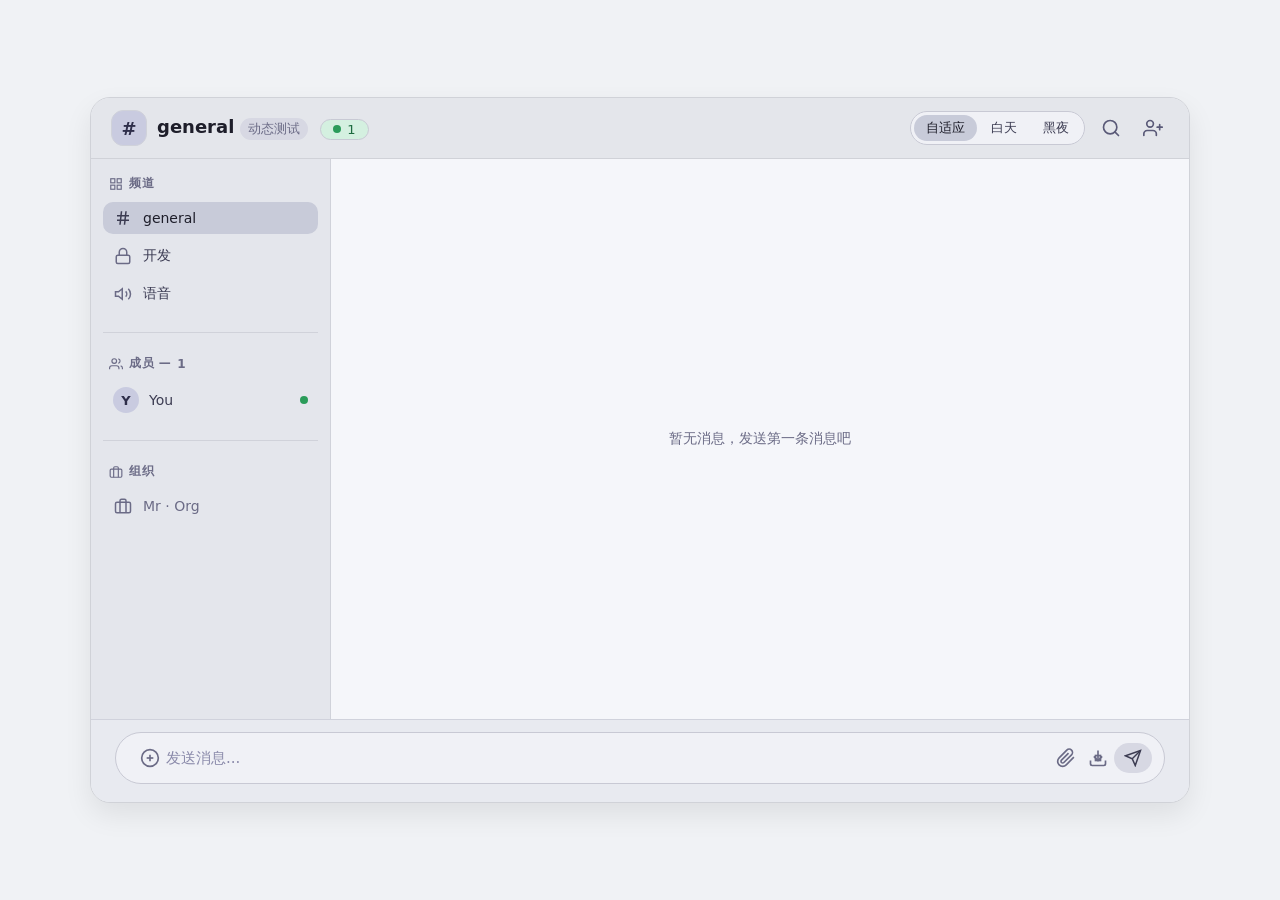
==== index.html @ 38d6a2f9 "Add the main page structure." ====
<!DOCTYPE html>
<html lang="zh-CN">
<head>
    <meta charset="UTF-8">
    <meta name="viewport" content="width=device-width, initial-scale=1.0">
    <title>Mr · 聊天 · 动态版</title>
    <style>
        /* ===== CSS Variables ===== */
        * { margin: 0; padding: 0; box-sizing: border-box; font-family: 'Segoe UI', system-ui, -apple-system, sans-serif; }

        :root {
            /* 亮色主题 (默认) */
            --bg-app: #f0f2f5;
            --bg-header: #e4e6eb;
            --border-header: #d0d2d8;
            --bg-body: #eef0f5;
            --bg-sidebar: #e4e6ec;
            --border-sidebar: #d0d2da;
            --bg-message-area: #f5f6fa;
            --bg-footer: #e8eaf0;
            --border-footer: #d0d2dc;
            --input-bg: #f0f1f6;
            --input-border: #c8c9d4;
            --text-primary: #1e1e2a;
            --text-secondary: #3c3c52;
            --text-muted: #6b6b86;
            --text-light: #8a8aaa;
            --badge-bg: #d7d8e3;
            --badge-text: #3d3d5a;
            --hover-bg: #d9dbe6;
            --active-bg: #c8cbd9;
            --border-msg: #d6d8e3;
            --avatar-bg: #c9cbe0;
            --avatar-text: #2e2e4a;
            --msg-avatar-bg: #c5c7de;
            --msg-username: #1e1e32;
            --role-badge-bg: #d0d2e0;
            --role-badge-text: #3d3d5a;
            --timestamp: #7a7a98;
            --msg-text: #1c1c2e;
            --mention-bg: #d4d6ed;
            --mention-text: #2d2d5a;
            --action-bg: #e4e5ed;
            --action-text: #5f5f82;
            --online-badge-bg: #d4f0e0;
            --online-badge-text: #1d6b3f;
            --online-dot: #2b9c5a;
            --sidebar-item-color: #3a3a52;
            --shadow: 0 12px 28px rgba(0, 0, 0, 0.08);
            --scrollbar-track: #e6e8f0;
            --scrollbar-thumb: #b8bac8;
            --icon-color: #5a5a78;
            --icon-hover: #3a3a58;
        }

        /* 暗色主题 */
        [data-theme="dark"] {
            --bg-app: #0f0f14;
            --bg-header: #1a1a24;
            --border-header: #2b2b36;
            --bg-body: #16161f;
            --bg-sidebar: #14141c;
            --border-sidebar: #282833;
            --bg-message-area: #181820;
            --bg-footer: #16161f;
            --border-footer: #282833;
            --input-bg: #23222e;
            --input-border: #343343;
            --text-primary: #eaeaf5;
            --text-secondary: #c0c0d8;
            --text-muted: #8585a0;
            --text-light: #6f6f92;
            --badge-bg: #2f2f3e;
            --badge-text: #b8b8d0;
            --hover-bg: #20202b;
            --active-bg: #2a2a38;
            --border-msg: #21212b;
            --avatar-bg: #2e2e42;
            --avatar-text: #cdcdff;
            --msg-avatar-bg: #3a3a56;
            --msg-username: #e0e0f0;
            --role-badge-bg: #2b2b3e;
            --role-badge-text: #b0b0da;
            --timestamp: #5f5f7a;
            --msg-text: #cfcfeb;
            --mention-bg: #2a2a44;
            --mention-text: #a8a8f0;
            --action-bg: #22222e;
            --action-text: #8a8aaa;
            --online-badge-bg: #1e3329;
            --online-badge-text: #7dcca0;
            --online-dot: #4fbf7a;
            --sidebar-item-color: #b0b0cc;
            --shadow: 0 20px 40px rgba(0, 0, 0, 0.7);
            --scrollbar-track: #181820;
            --scrollbar-thumb: #3a3a52;
            --icon-color: #9a9abc;
            --icon-hover: #c0c0dc;
        }

        /* 亮色主题 (显式) */
        [data-theme="light"] {
            --bg-app: #f0f2f5;
            --bg-header: #e4e6eb;
            --border-header: #d0d2d8;
            --bg-body: #eef0f5;
            --bg-sidebar: #e4e6ec;
            --border-sidebar: #d0d2da;
            --bg-message-area: #f5f6fa;
            --bg-footer: #e8eaf0;
            --border-footer: #d0d2dc;
            --input-bg: #f0f1f6;
            --input-border: #c8c9d4;
            --text-primary: #1e1e2a;
            --text-secondary: #3c3c52;
            --text-muted: #6b6b86;
            --text-light: #8a8aaa;
            --badge-bg: #d7d8e3;
            --badge-text: #3d3d5a;
            --hover-bg: #d9dbe6;
            --active-bg: #c8cbd9;
            --border-msg: #d6d8e3;
            --avatar-bg: #c9cbe0;
            --avatar-text: #2e2e4a;
            --msg-avatar-bg: #c5c7de;
            --msg-username: #1e1e32;
            --role-badge-bg: #d0d2e0;
            --role-badge-text: #3d3d5a;
            --timestamp: #7a7a98;
            --msg-text: #1c1c2e;
            --mention-bg: #d4d6ed;
            --mention-text: #2d2d5a;
            --action-bg: #e4e5ed;
            --action-text: #5f5f82;
            --online-badge-bg: #d4f0e0;
            --online-badge-text: #1d6b3f;
            --online-dot: #2b9c5a;
            --sidebar-item-color: #3a3a52;
            --shadow: 0 12px 28px rgba(0, 0, 0, 0.08);
            --scrollbar-track: #e6e8f0;
            --scrollbar-thumb: #b8bac8;
            --icon-color: #5a5a78;
            --icon-hover: #3a3a58;
        }

        /* 自适应系统：通过prefers-color-scheme + 无data-theme属性时生效 */
        @media (prefers-color-scheme: dark) {
            :root:not([data-theme="light"]):not([data-theme="dark"]) {
                --bg-app: #0f0f14;
                --bg-header: #1a1a24;
                --border-header: #2b2b36;
                --bg-body: #16161f;
                --bg-sidebar: #14141c;
                --border-sidebar: #282833;
                --bg-message-area: #181820;
                --bg-footer: #16161f;
                --border-footer: #282833;
                --input-bg: #23222e;
                --input-border: #343343;
                --text-primary: #eaeaf5;
                --text-secondary: #c0c0d8;
                --text-muted: #8585a0;
                --text-light: #6f6f92;
                --badge-bg: #2f2f3e;
                --badge-text: #b8b8d0;
                --hover-bg: #20202b;
                --active-bg: #2a2a38;
                --border-msg: #21212b;
                --avatar-bg: #2e2e42;
                --avatar-text: #cdcdff;
                --msg-avatar-bg: #3a3a56;
                --msg-username: #e0e0f0;
                --role-badge-bg: #2b2b3e;
                --role-badge-text: #b0b0da;
                --timestamp: #5f5f7a;
                --msg-text: #cfcfeb;
                --mention-bg: #2a2a44;
                --mention-text: #a8a8f0;
                --action-bg: #22222e;
                --action-text: #8a8aaa;
                --online-badge-bg: #1e3329;
                --online-badge-text: #7dcca0;
                --online-dot: #4fbf7a;
                --sidebar-item-color: #b0b0cc;
                --shadow: 0 20px 40px rgba(0, 0, 0, 0.7);
                --scrollbar-track: #181820;
                --scrollbar-thumb: #3a3a52;
                --icon-color: #9a9abc;
                --icon-hover: #c0c0dc;
            }
        }

        @media (prefers-color-scheme: light) {
            :root:not([data-theme="light"]):not([data-theme="dark"]) {
                --bg-app: #f0f2f5;
                --bg-header: #e4e6eb;
                --border-header: #d0d2d8;
                --bg-body: #eef0f5;
                --bg-sidebar: #e4e6ec;
                --border-sidebar: #d0d2da;
                --bg-message-area: #f5f6fa;
                --bg-footer: #e8eaf0;
                --border-footer: #d0d2dc;
                --input-bg: #f0f1f6;
                --input-border: #c8c9d4;
                --text-primary: #1e1e2a;
                --text-secondary: #3c3c52;
                --text-muted: #6b6b86;
                --text-light: #8a8aaa;
                --badge-bg: #d7d8e3;
                --badge-text: #3d3d5a;
                --hover-bg: #d9dbe6;
                --active-bg: #c8cbd9;
                --border-msg: #d6d8e3;
                --avatar-bg: #c9cbe0;
                --avatar-text: #2e2e4a;
                --msg-avatar-bg: #c5c7de;
                --msg-username: #1e1e32;
                --role-badge-bg: #d0d2e0;
                --role-badge-text: #3d3d5a;
                --timestamp: #7a7a98;
                --msg-text: #1c1c2e;
                --mention-bg: #d4d6ed;
                --mention-text: #2d2d5a;
                --action-bg: #e4e5ed;
                --action-text: #5f5f82;
                --online-badge-bg: #d4f0e0;
                --online-badge-text: #1d6b3f;
                --online-dot: #2b9c5a;
                --sidebar-item-color: #3a3a52;
                --shadow: 0 12px 28px rgba(0, 0, 0, 0.08);
                --scrollbar-track: #e6e8f0;
                --scrollbar-thumb: #b8bac8;
                --icon-color: #5a5a78;
                --icon-hover: #3a3a58;
            }
        }

        /* ===== Base Layout ===== */
        body {
            background-color: var(--bg-app);
            display: flex;
            justify-content: center;
            align-items: center;
            min-height: 100vh;
            margin: 0;
            padding: 20px;
            transition: background-color 0.2s;
        }

        .chat-app {
            max-width: 1100px;
            width: 100%;
            background-color: var(--bg-app);
            border-radius: 20px;
            box-shadow: var(--shadow);
            display: flex;
            flex-direction: column;
            overflow: hidden;
            border: 1px solid var(--border-header);
            transition: background-color 0.2s, border-color 0.2s, box-shadow 0.2s;
        }

        /* ===== Header ===== */
        .chat-header {
            background-color: var(--bg-header);
            padding: 12px 20px;
            border-bottom: 1px solid var(--border-header);
            display: flex;
            align-items: center;
            justify-content: space-between;
            flex-wrap: wrap;
            gap: 8px;
            transition: background-color 0.2s, border-color 0.2s;
        }

        .header-left {
            display: flex;
            align-items: center;
            gap: 10px;
        }

        .server-icon {
            background-color: var(--avatar-bg);
            width: 36px;
            height: 36px;
            border-radius: 12px;
            display: flex;
            align-items: center;
            justify-content: center;
            color: var(--avatar-text);
            font-weight: 700;
            font-size: 18px;
            border: 1px solid var(--border-sidebar);
        }

        .channel-info {
            display: flex;
            align-items: baseline;
            gap: 6px;
            flex-wrap: wrap;
        }

        .channel-name {
            color: var(--text-primary);
            font-weight: 600;
            font-size: 18px;
        }

        .channel-tag {
            color: var(--text-muted);
            font-size: 13px;
            background-color: var(--badge-bg);
            padding: 2px 8px;
            border-radius: 30px;
            font-weight: 500;
        }

        .online-badge {
            color: var(--online-badge-text);
            background-color: var(--online-badge-bg);
            font-size: 13px;
            padding: 2px 12px;
            border-radius: 30px;
            display: inline-flex;
            align-items: center;
            gap: 6px;
            font-weight: 500;
            margin-left: 6px;
            border: 1px solid var(--input-border);
        }

        .online-badge .dot {
            display: inline-block;
            width: 8px;
            height: 8px;
            border-radius: 50%;
            background-color: var(--online-dot);
        }

        .header-right {
            display: flex;
            align-items: center;
            gap: 10px;
        }

        .theme-toggle-group {
            display: flex;
            background-color: var(--input-bg);
            border-radius: 40px;
            padding: 3px;
            border: 1px solid var(--input-border);
            gap: 2px;
            transition: background-color 0.2s, border-color 0.2s;
        }

        .theme-btn {
            background: transparent;
            border: none;
            padding: 4px 12px;
            border-radius: 30px;
            font-size: 13px;
            font-weight: 500;
            color: var(--text-secondary);
            cursor: pointer;
            transition: background 0.15s, color 0.15s;
            white-space: nowrap;
        }

        .theme-btn:hover {
            background-color: var(--hover-bg);
            color: var(--text-primary);
        }

        .theme-btn.active {
            background-color: var(--active-bg);
            color: var(--text-primary);
        }

        .header-right .icon-btn {
            background: transparent;
            border: none;
            color: var(--icon-color);
            padding: 4px 6px;
            border-radius: 8px;
            cursor: pointer;
            display: inline-flex;
            align-items: center;
            justify-content: center;
            transition: color 0.2s, background 0.2s;
        }

        .header-right .icon-btn:hover {
            color: var(--icon-hover);
            background-color: var(--hover-bg);
        }

        .header-right .icon-btn svg {
            width: 20px;
            height: 20px;
            fill: none;
            stroke: currentColor;
            stroke-width: 2;
            stroke-linecap: round;
            stroke-linejoin: round;
        }

        /* ===== Body ===== */
        .chat-body {
            display: flex;
            background-color: var(--bg-body);
            min-height: 560px;
            transition: background-color 0.2s;
        }

        /* Sidebar */
        .sidebar {
            width: 240px;
            background-color: var(--bg-sidebar);
            padding: 16px 12px;
            border-right: 1px solid var(--border-sidebar);
            display: flex;
            flex-direction: column;
            gap: 18px;
            transition: background-color 0.2s, border-color 0.2s;
        }

        .sidebar-section {
            display: flex;
            flex-direction: column;
            gap: 6px;
        }

        .section-label {
            color: var(--text-muted);
            font-size: 12px;
            font-weight: 600;
            letter-spacing: 0.5px;
            text-transform: uppercase;
            padding-left: 6px;
            margin-bottom: 4px;
            display: flex;
            align-items: center;
            gap: 6px;
        }

        .section-label svg {
            width: 14px;
            height: 14px;
            stroke: var(--text-muted);
            stroke-width: 2;
            fill: none;
        }

        .sidebar-item {
            display: flex;
            align-items: center;
            gap: 10px;
            padding: 6px 10px;
            border-radius: 10px;
            color: var(--sidebar-item-color);
            font-size: 14px;
            font-weight: 450;
            transition: 0.15s;
            cursor: default;
        }

        .sidebar-item .icon {
            width: 20px;
            height: 20px;
            display: flex;
            align-items: center;
            justify-content: center;
            color: var(--text-muted);
        }

        .sidebar-item .icon svg {
            width: 18px;
            height: 18px;
            stroke: currentColor;
            stroke-width: 2;
            fill: none;
        }

        .sidebar-item .badge {
            margin-left: auto;
            background-color: var(--badge-bg);
            padding: 0 8px;
            border-radius: 30px;
            font-size: 11px;
            color: var(--badge-text);
        }

        .sidebar-item.active {
            background-color: var(--active-bg);
            color: var(--text-primary);
        }

        .sidebar-item.active .icon {
            color: var(--text-secondary);
        }

        .sidebar-item:hover:not(.active) {
            background-color: var(--hover-bg);
            color: var(--text-primary);
        }

        .sidebar-divider {
            height: 1px;
            background: var(--border-sidebar);
            margin: 4px 0;
        }

        .member-item {
            display: flex;
            align-items: center;
            gap: 10px;
            padding: 5px 10px;
            border-radius: 8px;
            color: var(--text-secondary);
            font-size: 14px;
        }

        .member-item .avatar {
            width: 26px;
            height: 26px;
            background-color: var(--avatar-bg);
            border-radius: 50%;
            display: flex;
            align-items: center;
            justify-content: center;
            font-size: 13px;
            font-weight: 600;
            color: var(--avatar-text);
        }

        .member-item .status-dot {
            width: 8px;
            height: 8px;
            border-radius: 50%;
            margin-left: auto;
        }

        .status-online { background-color: var(--online-dot); }
        .status-idle { background-color: #e0b35b; }

        .member-item .role-tag {
            font-size: 10px;
            background-color: var(--badge-bg);
            padding: 0 6px;
            border-radius: 12px;
            color: var(--text-muted);
            margin-left: 4px;
        }

        /* Message Area */
        .message-area {
            flex: 1;
            background-color: var(--bg-message-area);
            display: flex;
            flex-direction: column;
            padding: 16px 20px;
            gap: 12px;
            overflow-y: auto;
            max-height: 560px;
            transition: background-color 0.2s;
        }

        .empty-state {
            margin: auto;
            color: var(--text-muted);
            font-size: 14px;
            text-align: center;
            padding: 40px 0;
            user-select: none;
        }

        .message-item {
            display: flex;
            gap: 12px;
            padding: 4px 0;
            border-bottom: 1px solid var(--border-msg);
            padding-bottom: 12px;
            transition: border-color 0.2s;
            animation: msg-in 0.18s ease;
        }

        @keyframes msg-in {
            from { opacity: 0; transform: translateY(4px); }
            to   { opacity: 1; transform: translateY(0); }
        }

        .message-item:last-of-type {
            border-bottom: none;
        }

        .msg-avatar {
            width: 40px;
            height: 40px;
            border-radius: 50%;
            background-color: var(--msg-avatar-bg);
            display: flex;
            align-items: center;
            justify-content: center;
            font-weight: 600;
            color: var(--avatar-text);
            font-size: 16px;
            flex-shrink: 0;
        }

        .msg-content {
            flex: 1;
            display: flex;
            flex-direction: column;
            gap: 3px;
        }

        .msg-header {
            display: flex;
            align-items: baseline;
            gap: 8px;
            flex-wrap: wrap;
        }

        .msg-username {
            color: var(--msg-username);
            font-weight: 600;
            font-size: 15px;
        }

        .msg-username .role-badge {
            background-color: var(--role-badge-bg);
            color: var(--role-badge-text);
            font-size: 10px;
            padding: 0 8px;
            border-radius: 30px;
            font-weight: 500;
            margin-left: 6px;
        }

        .msg-timestamp {
            color: var(--timestamp);
            font-size: 12px;
            margin-left: auto;
        }

        .msg-text {
            color: var(--msg-text);
            font-size: 15px;
            line-height: 1.5;
            word-break: break-word;
            white-space: pre-wrap;
        }

        .msg-text .mention {
            color: var(--mention-text);
            background-color: var(--mention-bg);
            padding: 0 6px;
            border-radius: 12px;
        }

        .msg-actions {
            margin-top: 4px;
            display: flex;
            gap: 10px;
            color: var(--action-text);
            font-size: 13px;
        }

        .msg-actions span {
            cursor: default;
            background-color: var(--action-bg);
            padding: 0 10px;
            border-radius: 30px;
            display: inline-flex;
            align-items: center;
            gap: 4px;
        }

        .msg-actions span svg {
            width: 14px;
            height: 14px;
            stroke: currentColor;
            stroke-width: 2;
            fill: none;
        }

        /* Footer */
        .chat-footer {
            background-color: var(--bg-footer);
            padding: 12px 24px 18px 24px;
            border-top: 1px solid var(--border-footer);
            transition: background-color 0.2s, border-color 0.2s;
        }

        .input-wrapper {
            display: flex;
            align-items: center;
            background-color: var(--input-bg);
            border-radius: 40px;
            padding: 4px 12px 4px 18px;
            border: 1px solid var(--input-border);
            transition: background-color 0.2s, border-color 0.2s;
        }

        .input-wrapper input {
            background: transparent;
            border: none;
            padding: 12px 0;
            flex: 1;
            color: var(--text-primary);
            font-size: 15px;
            outline: none;
        }

        .input-wrapper input::placeholder {
            color: var(--text-light);
        }

        .input-wrapper .input-icon {
            color: var(--text-muted);
            padding: 4px 6px;
            border-radius: 8px;
            cursor: default;
            display: inline-flex;
            align-items: center;
            justify-content: center;
            transition: color 0.2s;
        }

        .input-wrapper .input-icon svg {
            width: 20px;
            height: 20px;
            stroke: currentColor;
            stroke-width: 2;
            fill: none;
        }

        .input-wrapper .send-icon {
            color: var(--text-secondary);
            background-color: var(--badge-bg);
            padding: 6px 10px;
            border-radius: 30px;
            display: inline-flex;
            align-items: center;
            justify-content: center;
            cursor: pointer;
            border: none;
            font-size: inherit;
            transition: background 0.2s;
        }

        .input-wrapper .send-icon:hover {
            background-color: var(--active-bg);
        }

        .input-wrapper .send-icon svg {
            width: 18px;
            height: 18px;
            stroke: currentColor;
            stroke-width: 2;
            fill: none;
        }

        /* Scrollbar */
        .message-area::-webkit-scrollbar {
            width: 6px;
        }
        .message-area::-webkit-scrollbar-track {
            background: var(--scrollbar-track);
        }
        .message-area::-webkit-scrollbar-thumb {
            background: var(--scrollbar-thumb);
            border-radius: 10px;
        }

        @media (max-width: 780px) {
            .sidebar {
                width: 100%;
                border-right: none;
                border-bottom: 1px solid var(--border-sidebar);
                flex-direction: row;
                flex-wrap: wrap;
                max-height: 160px;
                overflow-y: auto;
                padding: 12px 8px;
            }
            .chat-body {
                flex-direction: column;
            }
        }
    </style>
</head>
<body>

<div class="chat-app" id="app">

    <!-- Header -->
    <div class="chat-header">
        <div class="header-left">
            <div class="server-icon">#</div>
            <div class="channel-info">
                <span class="channel-name" id="channelName">general</span>
                <span class="channel-tag" id="channelTag">--</span>
                <span class="online-badge"><span class="dot"></span> <span id="onlineCount">1</span></span>
            </div>
        </div>
        <div class="header-right">
            <div class="theme-toggle-group">
                <button class="theme-btn" id="themeAuto">自适应</button>
                <button class="theme-btn" id="themeLight">白天</button>
                <button class="theme-btn" id="themeDark">黑夜</button>
            </div>
            <button class="icon-btn" aria-label="搜索">
                <svg viewBox="0 0 24 24"><circle cx="11" cy="11" r="8"/><line x1="21" y1="21" x2="16.65" y2="16.65"/></svg>
            </button>
            <button class="icon-btn" aria-label="添加成员">
                <svg viewBox="0 0 24 24"><path d="M16 21v-2a4 4 0 0 0-4-4H5a4 4 0 0 0-4 4v2"/><circle cx="8.5" cy="7" r="4"/><line x1="20" y1="8" x2="20" y2="14"/><line x1="23" y1="11" x2="17" y2="11"/></svg>
            </button>
        </div>
    </div>

    <!-- Body -->
    <div class="chat-body">
        <!-- Sidebar -->
        <div class="sidebar">
            <div class="sidebar-section">
                <div class="section-label">
                    <svg viewBox="0 0 24 24"><rect x="3" y="3" width="7" height="7"/><rect x="14" y="3" width="7" height="7"/><rect x="3" y="14" width="7" height="7"/><rect x="14" y="14" width="7" height="7"/></svg>
                    频道
                </div>
                <div class="sidebar-item active">
                    <span class="icon"><svg viewBox="0 0 24 24"><line x1="4" y1="9" x2="20" y2="9"/><line x1="4" y1="15" x2="20" y2="15"/><line x1="10" y1="3" x2="8" y2="21"/><line x1="16" y1="3" x2="14" y2="21"/></svg></span>
                    general
                </div>
                <div class="sidebar-item">
                    <span class="icon"><svg viewBox="0 0 24 24"><rect x="3" y="11" width="18" height="11" rx="2" ry="2"/><path d="M7 11V7a5 5 0 0 1 10 0v4"/></svg></span>
                    开发
                </div>
                <div class="sidebar-item">
                    <span class="icon"><svg viewBox="0 0 24 24"><polygon points="11 5 6 9 2 9 2 15 6 15 11 19 11 5"/><path d="M19.07 4.93a10 10 0 0 1 0 14.14"/><path d="M15.54 8.46a5 5 0 0 1 0 7.07"/></svg></span>
                    语音
                </div>
            </div>
            <div class="sidebar-divider"></div>
            <div class="sidebar-section">
                <div class="section-label">
                    <svg viewBox="0 0 24 24"><path d="M17 21v-2a4 4 0 0 0-4-4H5a4 4 0 0 0-4 4v2"/><circle cx="9" cy="7" r="4"/><path d="M23 21v-2a4 4 0 0 0-3-3.87"/><path d="M16 3.13a4 4 0 0 1 0 7.75"/></svg>
                    成员 — <span id="memberCount">1</span>
                </div>
                <div class="member-item" id="selfMemberItem">
                    <span class="avatar" id="selfMemberAvatar">Y</span>
                    <span class="member-name" id="selfMemberName">You</span>
                    <span class="status-dot status-online"></span>
                </div>
            </div>
            <div class="sidebar-divider"></div>
            <div class="sidebar-section">
                <div class="section-label">
                    <svg viewBox="0 0 24 24"><rect x="2" y="7" width="20" height="14" rx="2" ry="2"/><path d="M16 21V5a2 2 0 0 0-2-2h-4a2 2 0 0 0-2 2v16"/></svg>
                    组织
                </div>
                <div class="sidebar-item" style="color: var(--text-muted);">
                    <span class="icon"><svg viewBox="0 0 24 24"><rect x="2" y="7" width="20" height="14" rx="2" ry="2"/><path d="M16 21V5a2 2 0 0 0-2-2h-4a2 2 0 0 0-2 2v16"/></svg></span>
                    Mr · Org
                </div>
            </div>
        </div>

        <!-- Message Area（动态渲染） -->
        <div class="message-area" id="messageArea">
            <div class="empty-state" id="emptyState">暂无消息，发送第一条消息吧</div>
        </div>
    </div>

    <!-- Footer -->
    <div class="chat-footer">
        <div class="input-wrapper">
            <span class="input-icon"><svg viewBox="0 0 24 24"><circle cx="12" cy="12" r="10"/><line x1="12" y1="8" x2="12" y2="16"/><line x1="8" y1="12" x2="16" y2="12"/></svg></span>
            <input type="text" id="msgInput" placeholder="发送消息..." autocomplete="off">
            <span class="input-icon"><svg viewBox="0 0 24 24"><path d="M21.44 11.05l-9.19 9.19a6 6 0 0 1-8.49-8.49l9.19-9.19a4 4 0 0 1 5.66 5.66l-9.2 9.19a2 2 0 0 1-2.83-2.83l8.49-8.48"/></svg></span>
            <span class="input-icon"><svg viewBox="0 0 24 24"><rect x="9" y="9" width="6" height="6"/><path d="M21 15v4a2 2 0 0 1-2 2H5a2 2 0 0 1-2-2v-4"/><polyline points="7 10 12 15 17 10"/><line x1="12" y1="15" x2="12" y2="3"/></svg></span>
            <button type="button" class="send-icon" id="sendBtn" aria-label="发送">
                <svg viewBox="0 0 24 24"><line x1="22" y1="2" x2="11" y2="13"/><polygon points="22 2 15 22 11 13 2 9 22 2"/></svg>
            </button>
        </div>
    </div>
</div>

<script>
(function() {
    'use strict';

    /* ================================================================
     * 后端接口预留（TODO 对接）
     * ----------------------------------------------------------------
     * 当前为纯前端版本：消息只在本页内存中渲染，发送后刷新即丢失。
     * 后端就绪后只需：
     *   1. 填写 CONFIG.api.baseUrl（例如 'http://10.66.1.98:8000'）；
     *   2. 在 loadMessages() 中用 GET  替换占位逻辑；
     *   3. 在 sendMessage()   中用 POST 替换占位逻辑。
     * 接口约定（可协商调整）：
     *   GET  {baseUrl}/api/messages
     *        -> 期望返回 [{ id, username, role, avatar, content, timestamp }]
     *   POST {baseUrl}/api/messages/send
     *        -> 请求体 { username, role, avatar, content }
     *        -> 期望返回 { ok: true, message: { id, username, role, avatar, content, timestamp } }
     * ================================================================ */
    const CONFIG = {
        // 当前频道信息（之后可由后端/路由提供）
        channel: {
            name: 'general',
            tag: '动态测试',
        },
        // 当前用户信息（之后对接登录/后端会话）
        currentUser: {
            username: 'You',
            role: '',
            avatar: 'Y',
        },
        api: {
            baseUrl: '', // TODO: 后端地址
            endpoints: {
                list: '/api/messages',      // GET  拉取历史消息
                send: '/api/messages/send', // POST 发送消息
            }
        }
    };

    /* ===== 元素引用 ===== */
    const messageArea = document.getElementById('messageArea');
    const emptyState  = document.getElementById('emptyState');
    const msgInput    = document.getElementById('msgInput');
    const sendBtn     = document.getElementById('sendBtn');

    /* ===== 消息数据 ===== */
    let messages = []; // 内存中的消息列表 [{ id, username, role, avatar, content, timestamp }]

    /* ===== 工具函数 ===== */

    // 防 XSS：用户输入一律转义后再插入
    function escapeHtml(str) {
        return String(str == null ? '' : str).replace(/[&<>"']/g, function(ch) {
            return { '&': '&amp;', '<': '&lt;', '>': '&gt;', '"': '&quot;', "'": '&#39;' }[ch];
        });
    }

    // 时间格式化：MM/DD/YYYY h:mm AM/PM
    function formatTime(date) {
        const h = date.getHours();
        const m = date.getMinutes();
        const ampm = h >= 12 ? 'PM' : 'AM';
        const h12 = h % 12 || 12;
        const mm = String(m).padStart(2, '0');
        return (date.getMonth() + 1) + '/' + date.getDate() + '/' + date.getFullYear() +
               ' ' + h12 + ':' + mm + ' ' + ampm;
    }

    /* ===== 渲染 ===== */

    function messageTemplate(m) {
        const roleHtml = m.role
            ? '<span class="role-badge">' + escapeHtml(m.role) + '</span>'
            : '';
        return '' +
            '<div class="message-item">' +
                '<div class="msg-avatar" style="background: var(--msg-avatar-bg);">' + escapeHtml(m.avatar || '?') + '</div>' +
                '<div class="msg-content">' +
                    '<div class="msg-header">' +
                        '<span class="msg-username">' + escapeHtml(m.username) + roleHtml + '</span>' +
                        '<span class="msg-timestamp">' + escapeHtml(m.timestampText || '') + '</span>' +
                    '</div>' +
                    '<div class="msg-text">' + escapeHtml(m.content) + '</div>' +
                    '<div class="msg-actions">' +
                        '<span><svg viewBox="0 0 24 24"><path d="M21 11.5a8.38 8.38 0 0 1-.9 3.8 8.5 8.5 0 0 1-7.6 4.7 8.38 8.38 0 0 1-3.8-.9L3 21l1.9-5.7a8.38 8.38 0 0 1-.9-3.8 8.5 8.5 0 0 1 4.7-7.6 8.38 8.38 0 0 1 3.8-.9h.5a8.48 8.48 0 0 1 8 8v.5z"/></svg></span>' +
                        '<span><svg viewBox="0 0 24 24"><path d="M12 20h9"/><path d="M16.5 3.5a2.121 2.121 0 0 1 3 3L7 19l-4 1 1-4L16.5 3.5z"/></svg></span>' +
                    '</div>' +
                '</div>' +
            '</div>';
    }

    // 全量渲染（拉取历史后使用）
    function renderMessages() {
        messageArea.innerHTML = '';
        if (messages.length === 0) {
            messageArea.appendChild(emptyState);
            return;
        }
        const frag = document.createDocumentFragment();
        messages.forEach(function(m) {
            frag.insertAdjacentHTML('beforeend', messageTemplate(m));
        });
        messageArea.appendChild(frag);
        scrollToBottom();
    }

    // 追加单条并滚动到底
    function appendMessage(m) {
        if (emptyState.parentNode === messageArea) {
            emptyState.parentNode.removeChild(emptyState);
        }
        messages.push(m);
        messageArea.insertAdjacentHTML('beforeend', messageTemplate(m));
        scrollToBottom();
    }

    function scrollToBottom() {
        messageArea.scrollTop = messageArea.scrollHeight;
    }

    // 本地构造一条消息对象
    function makeMessage(partial) {
        const now = new Date();
        return {
            id: partial.id != null ? partial.id : Date.now(),
            username: partial.username || '?',
            role: partial.role || '',
            avatar: partial.avatar || '?',
            content: partial.content || '',
            timestamp: partial.timestamp || now,
            timestampText: partial.timestampText || formatTime(partial.timestamp || now),
        };
    }

    /* ===== 发送消息 ===== */
    function sendMessage() {
        const text = msgInput.value.trim();
        if (!text) return;

        const msg = makeMessage({
            username: CONFIG.currentUser.username,
            role: CONFIG.currentUser.role,
            avatar: CONFIG.currentUser.avatar,
            content: text,
        });

        // 本地先渲染（乐观更新，体验即时）
        appendMessage(msg);
        msgInput.value = '';
        msgInput.focus();

        // TODO 后端对接：将下面占位逻辑替换为真实请求
        // fetch(CONFIG.api.baseUrl + CONFIG.api.endpoints.send, {
        //     method: 'POST',
        //     headers: { 'Content-Type': 'application/json' },
        //     body: JSON.stringify({
        //         username: CONFIG.currentUser.username,
        //         role: CONFIG.currentUser.role,
        //         avatar: CONFIG.currentUser.avatar,
        //         content: text,
        //     }),
        // })
        // .then(r => r.json())
        // .then(res => {
        //     if (res.ok && res.message) {
        //         // 以后端返回为准，更新该消息
        //         const idx = messages.findIndex(x => x.id === msg.id);
        //         if (idx !== -1) messages[idx] = makeMessage(res.message);
        //         renderMessages();
        //     }
        // })
        // .catch(err => console.error('发送失败', err));
    }

    /* ===== 拉取历史消息（后端预留） ===== */
    function loadMessages() {
        // TODO 后端对接：将下面占位逻辑替换为真实请求
        // fetch(CONFIG.api.baseUrl + CONFIG.api.endpoints.list)
        //     .then(r => r.json())
        //     .then(list => {
        //         messages = (list || []).map(makeMessage);
        //         renderMessages();
        //     })
        //     .catch(err => console.error('拉取历史消息失败', err));

        // 后端未就绪：保持空列表
        renderMessages();
    }

    /* ===== 主题切换（data-theme 挂在 documentElement，整页同步） ===== */
    const themeAuto  = document.getElementById('themeAuto');
    const themeLight = document.getElementById('themeLight');
    const themeDark  = document.getElementById('themeDark');
    const allBtns = [themeAuto, themeLight, themeDark];

    function setActiveBtn(activeBtn) {
        allBtns.forEach(btn => btn.classList.remove('active'));
        if (activeBtn) activeBtn.classList.add('active');
    }

    function setTheme(mode) {
        const root = document.documentElement;
        root.removeAttribute('data-theme');
        if (mode === 'light') {
            root.setAttribute('data-theme', 'light');
            setActiveBtn(themeLight);
        } else if (mode === 'dark') {
            root.setAttribute('data-theme', 'dark');
            setActiveBtn(themeDark);
        } else {
            root.removeAttribute('data-theme');
            setActiveBtn(themeAuto);
        }
        try {
            localStorage.setItem('mr-chat-theme', mode);
        } catch(e) {}
    }

    function loadTheme() {
        let saved = 'auto';
        try {
            const stored = localStorage.getItem('mr-chat-theme');
            if (stored === 'light' || stored === 'dark' || stored === 'auto') {
                saved = stored;
            }
        } catch(e) {}
        setTheme(saved);
    }

    /* ===== 初始化 ===== */
    function init() {
        // 频道信息（之后由后端提供）
        document.getElementById('channelName').textContent = CONFIG.channel.name;
        document.getElementById('channelTag').textContent = CONFIG.channel.tag;

        // 当前用户信息渲染到侧边栏
        document.getElementById('selfMemberAvatar').textContent = CONFIG.currentUser.avatar;
        document.getElementById('selfMemberName').textContent = CONFIG.currentUser.username;

        // 事件绑定
        sendBtn.addEventListener('click', sendMessage);
        msgInput.addEventListener('keydown', function(e) {
            if (e.key === 'Enter' && !e.shiftKey) {
                e.preventDefault();
                sendMessage();
            }
        });

        // 主题
        themeAuto.addEventListener('click', () => setTheme('auto'));
        themeLight.addEventListener('click', () => setTheme('light'));
        themeDark.addEventListener('click', () => setTheme('dark'));
        loadTheme();

        // 拉取历史消息（后端就绪后自动生效）
        loadMessages();

        msgInput.focus();
    }

    init();
})();
</script>

</body>
</html>
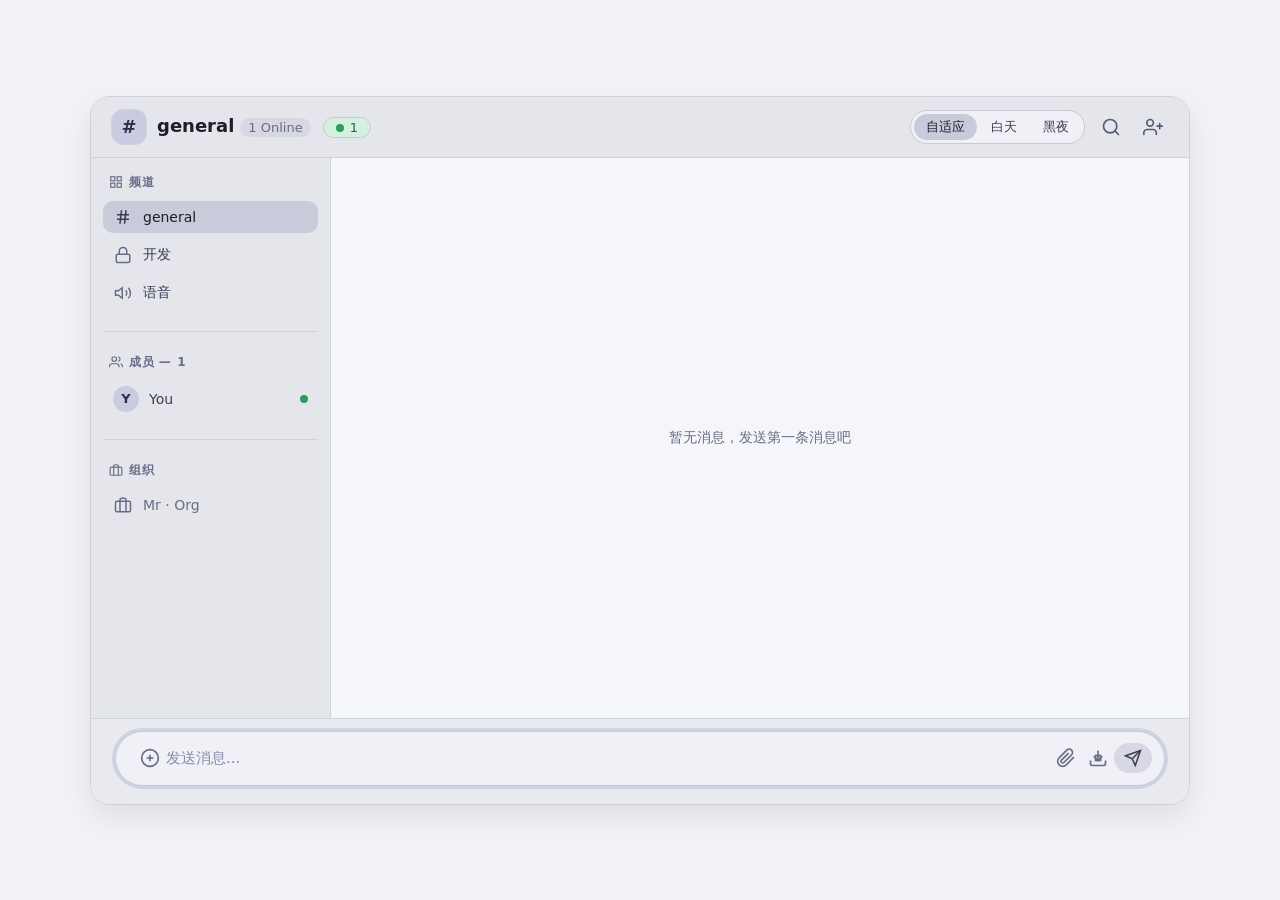
==== commit e33e14ce: "Fix the known problems; Change the page details." ====
--- a/index.html
+++ b/index.html
@@ -3,793 +3,8 @@
 <head>
     <meta charset="UTF-8">
     <meta name="viewport" content="width=device-width, initial-scale=1.0">
-    <title>Mr · 聊天 · 动态版</title>
-    <style>
-        /* ===== CSS Variables ===== */
-        * { margin: 0; padding: 0; box-sizing: border-box; font-family: 'Segoe UI', system-ui, -apple-system, sans-serif; }
-
-        :root {
-            /* 亮色主题 (默认) */
-            --bg-app: #f0f2f5;
-            --bg-header: #e4e6eb;
-            --border-header: #d0d2d8;
-            --bg-body: #eef0f5;
-            --bg-sidebar: #e4e6ec;
-            --border-sidebar: #d0d2da;
-            --bg-message-area: #f5f6fa;
-            --bg-footer: #e8eaf0;
-            --border-footer: #d0d2dc;
-            --input-bg: #f0f1f6;
-            --input-border: #c8c9d4;
-            --text-primary: #1e1e2a;
-            --text-secondary: #3c3c52;
-            --text-muted: #6b6b86;
-            --text-light: #8a8aaa;
-            --badge-bg: #d7d8e3;
-            --badge-text: #3d3d5a;
-            --hover-bg: #d9dbe6;
-            --active-bg: #c8cbd9;
-            --border-msg: #d6d8e3;
-            --avatar-bg: #c9cbe0;
-            --avatar-text: #2e2e4a;
-            --msg-avatar-bg: #c5c7de;
-            --msg-username: #1e1e32;
-            --role-badge-bg: #d0d2e0;
-            --role-badge-text: #3d3d5a;
-            --timestamp: #7a7a98;
-            --msg-text: #1c1c2e;
-            --mention-bg: #d4d6ed;
-            --mention-text: #2d2d5a;
-            --action-bg: #e4e5ed;
-            --action-text: #5f5f82;
-            --online-badge-bg: #d4f0e0;
-            --online-badge-text: #1d6b3f;
-            --online-dot: #2b9c5a;
-            --sidebar-item-color: #3a3a52;
-            --shadow: 0 12px 28px rgba(0, 0, 0, 0.08);
-            --scrollbar-track: #e6e8f0;
-            --scrollbar-thumb: #b8bac8;
-            --icon-color: #5a5a78;
-            --icon-hover: #3a3a58;
-        }
-
-        /* 暗色主题 */
-        [data-theme="dark"] {
-            --bg-app: #0f0f14;
-            --bg-header: #1a1a24;
-            --border-header: #2b2b36;
-            --bg-body: #16161f;
-            --bg-sidebar: #14141c;
-            --border-sidebar: #282833;
-            --bg-message-area: #181820;
-            --bg-footer: #16161f;
-            --border-footer: #282833;
-            --input-bg: #23222e;
-            --input-border: #343343;
-            --text-primary: #eaeaf5;
-            --text-secondary: #c0c0d8;
-            --text-muted: #8585a0;
-            --text-light: #6f6f92;
-            --badge-bg: #2f2f3e;
-            --badge-text: #b8b8d0;
-            --hover-bg: #20202b;
-            --active-bg: #2a2a38;
-            --border-msg: #21212b;
-            --avatar-bg: #2e2e42;
-            --avatar-text: #cdcdff;
-            --msg-avatar-bg: #3a3a56;
-            --msg-username: #e0e0f0;
-            --role-badge-bg: #2b2b3e;
-            --role-badge-text: #b0b0da;
-            --timestamp: #5f5f7a;
-            --msg-text: #cfcfeb;
-            --mention-bg: #2a2a44;
-            --mention-text: #a8a8f0;
-            --action-bg: #22222e;
-            --action-text: #8a8aaa;
-            --online-badge-bg: #1e3329;
-            --online-badge-text: #7dcca0;
-            --online-dot: #4fbf7a;
-            --sidebar-item-color: #b0b0cc;
-            --shadow: 0 20px 40px rgba(0, 0, 0, 0.7);
-            --scrollbar-track: #181820;
-            --scrollbar-thumb: #3a3a52;
-            --icon-color: #9a9abc;
-            --icon-hover: #c0c0dc;
-        }
-
-        /* 亮色主题 (显式) */
-        [data-theme="light"] {
-            --bg-app: #f0f2f5;
-            --bg-header: #e4e6eb;
-            --border-header: #d0d2d8;
-            --bg-body: #eef0f5;
-            --bg-sidebar: #e4e6ec;
-            --border-sidebar: #d0d2da;
-            --bg-message-area: #f5f6fa;
-            --bg-footer: #e8eaf0;
-            --border-footer: #d0d2dc;
-            --input-bg: #f0f1f6;
-            --input-border: #c8c9d4;
-            --text-primary: #1e1e2a;
-            --text-secondary: #3c3c52;
-            --text-muted: #6b6b86;
-            --text-light: #8a8aaa;
-            --badge-bg: #d7d8e3;
-            --badge-text: #3d3d5a;
-            --hover-bg: #d9dbe6;
-            --active-bg: #c8cbd9;
-            --border-msg: #d6d8e3;
-            --avatar-bg: #c9cbe0;
-            --avatar-text: #2e2e4a;
-            --msg-avatar-bg: #c5c7de;
-            --msg-username: #1e1e32;
-            --role-badge-bg: #d0d2e0;
-            --role-badge-text: #3d3d5a;
-            --timestamp: #7a7a98;
-            --msg-text: #1c1c2e;
-            --mention-bg: #d4d6ed;
-            --mention-text: #2d2d5a;
-            --action-bg: #e4e5ed;
-            --action-text: #5f5f82;
-            --online-badge-bg: #d4f0e0;
-            --online-badge-text: #1d6b3f;
-            --online-dot: #2b9c5a;
-            --sidebar-item-color: #3a3a52;
-            --shadow: 0 12px 28px rgba(0, 0, 0, 0.08);
-            --scrollbar-track: #e6e8f0;
-            --scrollbar-thumb: #b8bac8;
-            --icon-color: #5a5a78;
-            --icon-hover: #3a3a58;
-        }
-
-        /* 自适应系统：通过prefers-color-scheme + 无data-theme属性时生效 */
-        @media (prefers-color-scheme: dark) {
-            :root:not([data-theme="light"]):not([data-theme="dark"]) {
-                --bg-app: #0f0f14;
-                --bg-header: #1a1a24;
-                --border-header: #2b2b36;
-                --bg-body: #16161f;
-                --bg-sidebar: #14141c;
-                --border-sidebar: #282833;
-                --bg-message-area: #181820;
-                --bg-footer: #16161f;
-                --border-footer: #282833;
-                --input-bg: #23222e;
-                --input-border: #343343;
-                --text-primary: #eaeaf5;
-                --text-secondary: #c0c0d8;
-                --text-muted: #8585a0;
-                --text-light: #6f6f92;
-                --badge-bg: #2f2f3e;
-                --badge-text: #b8b8d0;
-                --hover-bg: #20202b;
-                --active-bg: #2a2a38;
-                --border-msg: #21212b;
-                --avatar-bg: #2e2e42;
-                --avatar-text: #cdcdff;
-                --msg-avatar-bg: #3a3a56;
-                --msg-username: #e0e0f0;
-                --role-badge-bg: #2b2b3e;
-                --role-badge-text: #b0b0da;
-                --timestamp: #5f5f7a;
-                --msg-text: #cfcfeb;
-                --mention-bg: #2a2a44;
-                --mention-text: #a8a8f0;
-                --action-bg: #22222e;
-                --action-text: #8a8aaa;
-                --online-badge-bg: #1e3329;
-                --online-badge-text: #7dcca0;
-                --online-dot: #4fbf7a;
-                --sidebar-item-color: #b0b0cc;
-                --shadow: 0 20px 40px rgba(0, 0, 0, 0.7);
-                --scrollbar-track: #181820;
-                --scrollbar-thumb: #3a3a52;
-                --icon-color: #9a9abc;
-                --icon-hover: #c0c0dc;
-            }
-        }
-
-        @media (prefers-color-scheme: light) {
-            :root:not([data-theme="light"]):not([data-theme="dark"]) {
-                --bg-app: #f0f2f5;
-                --bg-header: #e4e6eb;
-                --border-header: #d0d2d8;
-                --bg-body: #eef0f5;
-                --bg-sidebar: #e4e6ec;
-                --border-sidebar: #d0d2da;
-                --bg-message-area: #f5f6fa;
-                --bg-footer: #e8eaf0;
-                --border-footer: #d0d2dc;
-                --input-bg: #f0f1f6;
-                --input-border: #c8c9d4;
-                --text-primary: #1e1e2a;
-                --text-secondary: #3c3c52;
-                --text-muted: #6b6b86;
-                --text-light: #8a8aaa;
-                --badge-bg: #d7d8e3;
-                --badge-text: #3d3d5a;
-                --hover-bg: #d9dbe6;
-                --active-bg: #c8cbd9;
-                --border-msg: #d6d8e3;
-                --avatar-bg: #c9cbe0;
-                --avatar-text: #2e2e4a;
-                --msg-avatar-bg: #c5c7de;
-                --msg-username: #1e1e32;
-                --role-badge-bg: #d0d2e0;
-                --role-badge-text: #3d3d5a;
-                --timestamp: #7a7a98;
-                --msg-text: #1c1c2e;
-                --mention-bg: #d4d6ed;
-                --mention-text: #2d2d5a;
-                --action-bg: #e4e5ed;
-                --action-text: #5f5f82;
-                --online-badge-bg: #d4f0e0;
-                --online-badge-text: #1d6b3f;
-                --online-dot: #2b9c5a;
-                --sidebar-item-color: #3a3a52;
-                --shadow: 0 12px 28px rgba(0, 0, 0, 0.08);
-                --scrollbar-track: #e6e8f0;
-                --scrollbar-thumb: #b8bac8;
-                --icon-color: #5a5a78;
-                --icon-hover: #3a3a58;
-            }
-        }
-
-        /* ===== Base Layout ===== */
-        body {
-            background-color: var(--bg-app);
-            display: flex;
-            justify-content: center;
-            align-items: center;
-            min-height: 100vh;
-            margin: 0;
-            padding: 20px;
-            transition: background-color 0.2s;
-        }
-
-        .chat-app {
-            max-width: 1100px;
-            width: 100%;
-            background-color: var(--bg-app);
-            border-radius: 20px;
-            box-shadow: var(--shadow);
-            display: flex;
-            flex-direction: column;
-            overflow: hidden;
-            border: 1px solid var(--border-header);
-            transition: background-color 0.2s, border-color 0.2s, box-shadow 0.2s;
-        }
-
-        /* ===== Header ===== */
-        .chat-header {
-            background-color: var(--bg-header);
-            padding: 12px 20px;
-            border-bottom: 1px solid var(--border-header);
-            display: flex;
-            align-items: center;
-            justify-content: space-between;
-            flex-wrap: wrap;
-            gap: 8px;
-            transition: background-color 0.2s, border-color 0.2s;
-        }
-
-        .header-left {
-            display: flex;
-            align-items: center;
-            gap: 10px;
-        }
-
-        .server-icon {
-            background-color: var(--avatar-bg);
-            width: 36px;
-            height: 36px;
-            border-radius: 12px;
-            display: flex;
-            align-items: center;
-            justify-content: center;
-            color: var(--avatar-text);
-            font-weight: 700;
-            font-size: 18px;
-            border: 1px solid var(--border-sidebar);
-        }
-
-        .channel-info {
-            display: flex;
-            align-items: baseline;
-            gap: 6px;
-            flex-wrap: wrap;
-        }
-
-        .channel-name {
-            color: var(--text-primary);
-            font-weight: 600;
-            font-size: 18px;
-        }
-
-        .channel-tag {
-            color: var(--text-muted);
-            font-size: 13px;
-            background-color: var(--badge-bg);
-            padding: 2px 8px;
-            border-radius: 30px;
-            font-weight: 500;
-        }
-
-        .online-badge {
-            color: var(--online-badge-text);
-            background-color: var(--online-badge-bg);
-            font-size: 13px;
-            padding: 2px 12px;
-            border-radius: 30px;
-            display: inline-flex;
-            align-items: center;
-            gap: 6px;
-            font-weight: 500;
-            margin-left: 6px;
-            border: 1px solid var(--input-border);
-        }
-
-        .online-badge .dot {
-            display: inline-block;
-            width: 8px;
-            height: 8px;
-            border-radius: 50%;
-            background-color: var(--online-dot);
-        }
-
-        .header-right {
-            display: flex;
-            align-items: center;
-            gap: 10px;
-        }
-
-        .theme-toggle-group {
-            display: flex;
-            background-color: var(--input-bg);
-            border-radius: 40px;
-            padding: 3px;
-            border: 1px solid var(--input-border);
-            gap: 2px;
-            transition: background-color 0.2s, border-color 0.2s;
-        }
-
-        .theme-btn {
-            background: transparent;
-            border: none;
-            padding: 4px 12px;
-            border-radius: 30px;
-            font-size: 13px;
-            font-weight: 500;
-            color: var(--text-secondary);
-            cursor: pointer;
-            transition: background 0.15s, color 0.15s;
-            white-space: nowrap;
-        }
-
-        .theme-btn:hover {
-            background-color: var(--hover-bg);
-            color: var(--text-primary);
-        }
-
-        .theme-btn.active {
-            background-color: var(--active-bg);
-            color: var(--text-primary);
-        }
-
-        .header-right .icon-btn {
-            background: transparent;
-            border: none;
-            color: var(--icon-color);
-            padding: 4px 6px;
-            border-radius: 8px;
-            cursor: pointer;
-            display: inline-flex;
-            align-items: center;
-            justify-content: center;
-            transition: color 0.2s, background 0.2s;
-        }
-
-        .header-right .icon-btn:hover {
-            color: var(--icon-hover);
-            background-color: var(--hover-bg);
-        }
-
-        .header-right .icon-btn svg {
-            width: 20px;
-            height: 20px;
-            fill: none;
-            stroke: currentColor;
-            stroke-width: 2;
-            stroke-linecap: round;
-            stroke-linejoin: round;
-        }
-
-        /* ===== Body ===== */
-        .chat-body {
-            display: flex;
-            background-color: var(--bg-body);
-            min-height: 560px;
-            transition: background-color 0.2s;
-        }
-
-        /* Sidebar */
-        .sidebar {
-            width: 240px;
-            background-color: var(--bg-sidebar);
-            padding: 16px 12px;
-            border-right: 1px solid var(--border-sidebar);
-            display: flex;
-            flex-direction: column;
-            gap: 18px;
-            transition: background-color 0.2s, border-color 0.2s;
-        }
-
-        .sidebar-section {
-            display: flex;
-            flex-direction: column;
-            gap: 6px;
-        }
-
-        .section-label {
-            color: var(--text-muted);
-            font-size: 12px;
-            font-weight: 600;
-            letter-spacing: 0.5px;
-            text-transform: uppercase;
-            padding-left: 6px;
-            margin-bottom: 4px;
-            display: flex;
-            align-items: center;
-            gap: 6px;
-        }
-
-        .section-label svg {
-            width: 14px;
-            height: 14px;
-            stroke: var(--text-muted);
-            stroke-width: 2;
-            fill: none;
-        }
-
-        .sidebar-item {
-            display: flex;
-            align-items: center;
-            gap: 10px;
-            padding: 6px 10px;
-            border-radius: 10px;
-            color: var(--sidebar-item-color);
-            font-size: 14px;
-            font-weight: 450;
-            transition: 0.15s;
-            cursor: default;
-        }
-
-        .sidebar-item .icon {
-            width: 20px;
-            height: 20px;
-            display: flex;
-            align-items: center;
-            justify-content: center;
-            color: var(--text-muted);
-        }
-
-        .sidebar-item .icon svg {
-            width: 18px;
-            height: 18px;
-            stroke: currentColor;
-            stroke-width: 2;
-            fill: none;
-        }
-
-        .sidebar-item .badge {
-            margin-left: auto;
-            background-color: var(--badge-bg);
-            padding: 0 8px;
-            border-radius: 30px;
-            font-size: 11px;
-            color: var(--badge-text);
-        }
-
-        .sidebar-item.active {
-            background-color: var(--active-bg);
-            color: var(--text-primary);
-        }
-
-        .sidebar-item.active .icon {
-            color: var(--text-secondary);
-        }
-
-        .sidebar-item:hover:not(.active) {
-            background-color: var(--hover-bg);
-            color: var(--text-primary);
-        }
-
-        .sidebar-divider {
-            height: 1px;
-            background: var(--border-sidebar);
-            margin: 4px 0;
-        }
-
-        .member-item {
-            display: flex;
-            align-items: center;
-            gap: 10px;
-            padding: 5px 10px;
-            border-radius: 8px;
-            color: var(--text-secondary);
-            font-size: 14px;
-        }
-
-        .member-item .avatar {
-            width: 26px;
-            height: 26px;
-            background-color: var(--avatar-bg);
-            border-radius: 50%;
-            display: flex;
-            align-items: center;
-            justify-content: center;
-            font-size: 13px;
-            font-weight: 600;
-            color: var(--avatar-text);
-        }
-
-        .member-item .status-dot {
-            width: 8px;
-            height: 8px;
-            border-radius: 50%;
-            margin-left: auto;
-        }
-
-        .status-online { background-color: var(--online-dot); }
-        .status-idle { background-color: #e0b35b; }
-
-        .member-item .role-tag {
-            font-size: 10px;
-            background-color: var(--badge-bg);
-            padding: 0 6px;
-            border-radius: 12px;
-            color: var(--text-muted);
-            margin-left: 4px;
-        }
-
-        /* Message Area */
-        .message-area {
-            flex: 1;
-            background-color: var(--bg-message-area);
-            display: flex;
-            flex-direction: column;
-            padding: 16px 20px;
-            gap: 12px;
-            overflow-y: auto;
-            max-height: 560px;
-            transition: background-color 0.2s;
-        }
-
-        .empty-state {
-            margin: auto;
-            color: var(--text-muted);
-            font-size: 14px;
-            text-align: center;
-            padding: 40px 0;
-            user-select: none;
-        }
-
-        .message-item {
-            display: flex;
-            gap: 12px;
-            padding: 4px 0;
-            border-bottom: 1px solid var(--border-msg);
-            padding-bottom: 12px;
-            transition: border-color 0.2s;
-            animation: msg-in 0.18s ease;
-        }
-
-        @keyframes msg-in {
-            from { opacity: 0; transform: translateY(4px); }
-            to   { opacity: 1; transform: translateY(0); }
-        }
-
-        .message-item:last-of-type {
-            border-bottom: none;
-        }
-
-        .msg-avatar {
-            width: 40px;
-            height: 40px;
-            border-radius: 50%;
-            background-color: var(--msg-avatar-bg);
-            display: flex;
-            align-items: center;
-            justify-content: center;
-            font-weight: 600;
-            color: var(--avatar-text);
-            font-size: 16px;
-            flex-shrink: 0;
-        }
-
-        .msg-content {
-            flex: 1;
-            display: flex;
-            flex-direction: column;
-            gap: 3px;
-        }
-
-        .msg-header {
-            display: flex;
-            align-items: baseline;
-            gap: 8px;
-            flex-wrap: wrap;
-        }
-
-        .msg-username {
-            color: var(--msg-username);
-            font-weight: 600;
-            font-size: 15px;
-        }
-
-        .msg-username .role-badge {
-            background-color: var(--role-badge-bg);
-            color: var(--role-badge-text);
-            font-size: 10px;
-            padding: 0 8px;
-            border-radius: 30px;
-            font-weight: 500;
-            margin-left: 6px;
-        }
-
-        .msg-timestamp {
-            color: var(--timestamp);
-            font-size: 12px;
-            margin-left: auto;
-        }
-
-        .msg-text {
-            color: var(--msg-text);
-            font-size: 15px;
-            line-height: 1.5;
-            word-break: break-word;
-            white-space: pre-wrap;
-        }
-
-        .msg-text .mention {
-            color: var(--mention-text);
-            background-color: var(--mention-bg);
-            padding: 0 6px;
-            border-radius: 12px;
-        }
-
-        .msg-actions {
-            margin-top: 4px;
-            display: flex;
-            gap: 10px;
-            color: var(--action-text);
-            font-size: 13px;
-        }
-
-        .msg-actions span {
-            cursor: default;
-            background-color: var(--action-bg);
-            padding: 0 10px;
-            border-radius: 30px;
-            display: inline-flex;
-            align-items: center;
-            gap: 4px;
-        }
-
-        .msg-actions span svg {
-            width: 14px;
-            height: 14px;
-            stroke: currentColor;
-            stroke-width: 2;
-            fill: none;
-        }
-
-        /* Footer */
-        .chat-footer {
-            background-color: var(--bg-footer);
-            padding: 12px 24px 18px 24px;
-            border-top: 1px solid var(--border-footer);
-            transition: background-color 0.2s, border-color 0.2s;
-        }
-
-        .input-wrapper {
-            display: flex;
-            align-items: center;
-            background-color: var(--input-bg);
-            border-radius: 40px;
-            padding: 4px 12px 4px 18px;
-            border: 1px solid var(--input-border);
-            transition: background-color 0.2s, border-color 0.2s;
-        }
-
-        .input-wrapper input {
-            background: transparent;
-            border: none;
-            padding: 12px 0;
-            flex: 1;
-            color: var(--text-primary);
-            font-size: 15px;
-            outline: none;
-        }
-
-        .input-wrapper input::placeholder {
-            color: var(--text-light);
-        }
-
-        .input-wrapper .input-icon {
-            color: var(--text-muted);
-            padding: 4px 6px;
-            border-radius: 8px;
-            cursor: default;
-            display: inline-flex;
-            align-items: center;
-            justify-content: center;
-            transition: color 0.2s;
-        }
-
-        .input-wrapper .input-icon svg {
-            width: 20px;
-            height: 20px;
-            stroke: currentColor;
-            stroke-width: 2;
-            fill: none;
-        }
-
-        .input-wrapper .send-icon {
-            color: var(--text-secondary);
-            background-color: var(--badge-bg);
-            padding: 6px 10px;
-            border-radius: 30px;
-            display: inline-flex;
-            align-items: center;
-            justify-content: center;
-            cursor: pointer;
-            border: none;
-            font-size: inherit;
-            transition: background 0.2s;
-        }
-
-        .input-wrapper .send-icon:hover {
-            background-color: var(--active-bg);
-        }
-
-        .input-wrapper .send-icon svg {
-            width: 18px;
-            height: 18px;
-            stroke: currentColor;
-            stroke-width: 2;
-            fill: none;
-        }
-
-        /* Scrollbar */
-        .message-area::-webkit-scrollbar {
-            width: 6px;
-        }
-        .message-area::-webkit-scrollbar-track {
-            background: var(--scrollbar-track);
-        }
-        .message-area::-webkit-scrollbar-thumb {
-            background: var(--scrollbar-thumb);
-            border-radius: 10px;
-        }
-
-        @media (max-width: 780px) {
-            .sidebar {
-                width: 100%;
-                border-right: none;
-                border-bottom: 1px solid var(--border-sidebar);
-                flex-direction: row;
-                flex-wrap: wrap;
-                max-height: 160px;
-                overflow-y: auto;
-                padding: 12px 8px;
-            }
-            .chat-body {
-                flex-direction: column;
-            }
-        }
-    </style>
+    <title>BKYJX chat</title>
+        <link rel="stylesheet" href="style.css">
 </head>
 <body>
 
@@ -829,15 +44,15 @@
                     <svg viewBox="0 0 24 24"><rect x="3" y="3" width="7" height="7"/><rect x="14" y="3" width="7" height="7"/><rect x="3" y="14" width="7" height="7"/><rect x="14" y="14" width="7" height="7"/></svg>
                     频道
                 </div>
-                <div class="sidebar-item active">
+                <div class="sidebar-item active" data-channel="general">
                     <span class="icon"><svg viewBox="0 0 24 24"><line x1="4" y1="9" x2="20" y2="9"/><line x1="4" y1="15" x2="20" y2="15"/><line x1="10" y1="3" x2="8" y2="21"/><line x1="16" y1="3" x2="14" y2="21"/></svg></span>
                     general
                 </div>
-                <div class="sidebar-item">
+                <div class="sidebar-item" data-channel="开发">
                     <span class="icon"><svg viewBox="0 0 24 24"><rect x="3" y="11" width="18" height="11" rx="2" ry="2"/><path d="M7 11V7a5 5 0 0 1 10 0v4"/></svg></span>
                     开发
                 </div>
-                <div class="sidebar-item">
+                <div class="sidebar-item" data-channel="语音">
                     <span class="icon"><svg viewBox="0 0 24 24"><polygon points="11 5 6 9 2 9 2 15 6 15 11 19 11 5"/><path d="M19.07 4.93a10 10 0 0 1 0 14.14"/><path d="M15.54 8.46a5 5 0 0 1 0 7.07"/></svg></span>
                     语音
                 </div>
@@ -848,10 +63,12 @@
                     <svg viewBox="0 0 24 24"><path d="M17 21v-2a4 4 0 0 0-4-4H5a4 4 0 0 0-4 4v2"/><circle cx="9" cy="7" r="4"/><path d="M23 21v-2a4 4 0 0 0-3-3.87"/><path d="M16 3.13a4 4 0 0 1 0 7.75"/></svg>
                     成员 — <span id="memberCount">1</span>
                 </div>
+                <div id="memberList">
                 <div class="member-item" id="selfMemberItem">
                     <span class="avatar" id="selfMemberAvatar">Y</span>
                     <span class="member-name" id="selfMemberName">You</span>
                     <span class="status-dot status-online"></span>
+                </div>
                 </div>
             </div>
             <div class="sidebar-divider"></div>
@@ -877,7 +94,7 @@
     <div class="chat-footer">
         <div class="input-wrapper">
             <span class="input-icon"><svg viewBox="0 0 24 24"><circle cx="12" cy="12" r="10"/><line x1="12" y1="8" x2="12" y2="16"/><line x1="8" y1="12" x2="16" y2="12"/></svg></span>
-            <input type="text" id="msgInput" placeholder="发送消息..." autocomplete="off">
+            <textarea id="msgInput" placeholder="发送消息..." rows="1" autocomplete="off"></textarea>
             <span class="input-icon"><svg viewBox="0 0 24 24"><path d="M21.44 11.05l-9.19 9.19a6 6 0 0 1-8.49-8.49l9.19-9.19a4 4 0 0 1 5.66 5.66l-9.2 9.19a2 2 0 0 1-2.83-2.83l8.49-8.48"/></svg></span>
             <span class="input-icon"><svg viewBox="0 0 24 24"><rect x="9" y="9" width="6" height="6"/><path d="M21 15v4a2 2 0 0 1-2 2H5a2 2 0 0 1-2-2v-4"/><polyline points="7 10 12 15 17 10"/><line x1="12" y1="15" x2="12" y2="3"/></svg></span>
             <button type="button" class="send-icon" id="sendBtn" aria-label="发送">
@@ -887,270 +104,7 @@
     </div>
 </div>
 
-<script>
-(function() {
-    'use strict';
-
-    /* ================================================================
-     * 后端接口预留（TODO 对接）
-     * ----------------------------------------------------------------
-     * 当前为纯前端版本：消息只在本页内存中渲染，发送后刷新即丢失。
-     * 后端就绪后只需：
-     *   1. 填写 CONFIG.api.baseUrl（例如 'http://10.66.1.98:8000'）；
-     *   2. 在 loadMessages() 中用 GET  替换占位逻辑；
-     *   3. 在 sendMessage()   中用 POST 替换占位逻辑。
-     * 接口约定（可协商调整）：
-     *   GET  {baseUrl}/api/messages
-     *        -> 期望返回 [{ id, username, role, avatar, content, timestamp }]
-     *   POST {baseUrl}/api/messages/send
-     *        -> 请求体 { username, role, avatar, content }
-     *        -> 期望返回 { ok: true, message: { id, username, role, avatar, content, timestamp } }
-     * ================================================================ */
-    const CONFIG = {
-        // 当前频道信息（之后可由后端/路由提供）
-        channel: {
-            name: 'general',
-            tag: '动态测试',
-        },
-        // 当前用户信息（之后对接登录/后端会话）
-        currentUser: {
-            username: 'You',
-            role: '',
-            avatar: 'Y',
-        },
-        api: {
-            baseUrl: '', // TODO: 后端地址
-            endpoints: {
-                list: '/api/messages',      // GET  拉取历史消息
-                send: '/api/messages/send', // POST 发送消息
-            }
-        }
-    };
-
-    /* ===== 元素引用 ===== */
-    const messageArea = document.getElementById('messageArea');
-    const emptyState  = document.getElementById('emptyState');
-    const msgInput    = document.getElementById('msgInput');
-    const sendBtn     = document.getElementById('sendBtn');
-
-    /* ===== 消息数据 ===== */
-    let messages = []; // 内存中的消息列表 [{ id, username, role, avatar, content, timestamp }]
-
-    /* ===== 工具函数 ===== */
-
-    // 防 XSS：用户输入一律转义后再插入
-    function escapeHtml(str) {
-        return String(str == null ? '' : str).replace(/[&<>"']/g, function(ch) {
-            return { '&': '&amp;', '<': '&lt;', '>': '&gt;', '"': '&quot;', "'": '&#39;' }[ch];
-        });
-    }
-
-    // 时间格式化：MM/DD/YYYY h:mm AM/PM
-    function formatTime(date) {
-        const h = date.getHours();
-        const m = date.getMinutes();
-        const ampm = h >= 12 ? 'PM' : 'AM';
-        const h12 = h % 12 || 12;
-        const mm = String(m).padStart(2, '0');
-        return (date.getMonth() + 1) + '/' + date.getDate() + '/' + date.getFullYear() +
-               ' ' + h12 + ':' + mm + ' ' + ampm;
-    }
-
-    /* ===== 渲染 ===== */
-
-    function messageTemplate(m) {
-        const roleHtml = m.role
-            ? '<span class="role-badge">' + escapeHtml(m.role) + '</span>'
-            : '';
-        return '' +
-            '<div class="message-item">' +
-                '<div class="msg-avatar" style="background: var(--msg-avatar-bg);">' + escapeHtml(m.avatar || '?') + '</div>' +
-                '<div class="msg-content">' +
-                    '<div class="msg-header">' +
-                        '<span class="msg-username">' + escapeHtml(m.username) + roleHtml + '</span>' +
-                        '<span class="msg-timestamp">' + escapeHtml(m.timestampText || '') + '</span>' +
-                    '</div>' +
-                    '<div class="msg-text">' + escapeHtml(m.content) + '</div>' +
-                    '<div class="msg-actions">' +
-                        '<span><svg viewBox="0 0 24 24"><path d="M21 11.5a8.38 8.38 0 0 1-.9 3.8 8.5 8.5 0 0 1-7.6 4.7 8.38 8.38 0 0 1-3.8-.9L3 21l1.9-5.7a8.38 8.38 0 0 1-.9-3.8 8.5 8.5 0 0 1 4.7-7.6 8.38 8.38 0 0 1 3.8-.9h.5a8.48 8.48 0 0 1 8 8v.5z"/></svg></span>' +
-                        '<span><svg viewBox="0 0 24 24"><path d="M12 20h9"/><path d="M16.5 3.5a2.121 2.121 0 0 1 3 3L7 19l-4 1 1-4L16.5 3.5z"/></svg></span>' +
-                    '</div>' +
-                '</div>' +
-            '</div>';
-    }
-
-    // 全量渲染（拉取历史后使用）
-    function renderMessages() {
-        messageArea.innerHTML = '';
-        if (messages.length === 0) {
-            messageArea.appendChild(emptyState);
-            return;
-        }
-        const frag = document.createDocumentFragment();
-        messages.forEach(function(m) {
-            frag.insertAdjacentHTML('beforeend', messageTemplate(m));
-        });
-        messageArea.appendChild(frag);
-        scrollToBottom();
-    }
-
-    // 追加单条并滚动到底
-    function appendMessage(m) {
-        if (emptyState.parentNode === messageArea) {
-            emptyState.parentNode.removeChild(emptyState);
-        }
-        messages.push(m);
-        messageArea.insertAdjacentHTML('beforeend', messageTemplate(m));
-        scrollToBottom();
-    }
-
-    function scrollToBottom() {
-        messageArea.scrollTop = messageArea.scrollHeight;
-    }
-
-    // 本地构造一条消息对象
-    function makeMessage(partial) {
-        const now = new Date();
-        return {
-            id: partial.id != null ? partial.id : Date.now(),
-            username: partial.username || '?',
-            role: partial.role || '',
-            avatar: partial.avatar || '?',
-            content: partial.content || '',
-            timestamp: partial.timestamp || now,
-            timestampText: partial.timestampText || formatTime(partial.timestamp || now),
-        };
-    }
-
-    /* ===== 发送消息 ===== */
-    function sendMessage() {
-        const text = msgInput.value.trim();
-        if (!text) return;
-
-        const msg = makeMessage({
-            username: CONFIG.currentUser.username,
-            role: CONFIG.currentUser.role,
-            avatar: CONFIG.currentUser.avatar,
-            content: text,
-        });
-
-        // 本地先渲染（乐观更新，体验即时）
-        appendMessage(msg);
-        msgInput.value = '';
-        msgInput.focus();
-
-        // TODO 后端对接：将下面占位逻辑替换为真实请求
-        // fetch(CONFIG.api.baseUrl + CONFIG.api.endpoints.send, {
-        //     method: 'POST',
-        //     headers: { 'Content-Type': 'application/json' },
-        //     body: JSON.stringify({
-        //         username: CONFIG.currentUser.username,
-        //         role: CONFIG.currentUser.role,
-        //         avatar: CONFIG.currentUser.avatar,
-        //         content: text,
-        //     }),
-        // })
-        // .then(r => r.json())
-        // .then(res => {
-        //     if (res.ok && res.message) {
-        //         // 以后端返回为准，更新该消息
-        //         const idx = messages.findIndex(x => x.id === msg.id);
-        //         if (idx !== -1) messages[idx] = makeMessage(res.message);
-        //         renderMessages();
-        //     }
-        // })
-        // .catch(err => console.error('发送失败', err));
-    }
-
-    /* ===== 拉取历史消息（后端预留） ===== */
-    function loadMessages() {
-        // TODO 后端对接：将下面占位逻辑替换为真实请求
-        // fetch(CONFIG.api.baseUrl + CONFIG.api.endpoints.list)
-        //     .then(r => r.json())
-        //     .then(list => {
-        //         messages = (list || []).map(makeMessage);
-        //         renderMessages();
-        //     })
-        //     .catch(err => console.error('拉取历史消息失败', err));
-
-        // 后端未就绪：保持空列表
-        renderMessages();
-    }
-
-    /* ===== 主题切换（data-theme 挂在 documentElement，整页同步） ===== */
-    const themeAuto  = document.getElementById('themeAuto');
-    const themeLight = document.getElementById('themeLight');
-    const themeDark  = document.getElementById('themeDark');
-    const allBtns = [themeAuto, themeLight, themeDark];
-
-    function setActiveBtn(activeBtn) {
-        allBtns.forEach(btn => btn.classList.remove('active'));
-        if (activeBtn) activeBtn.classList.add('active');
-    }
-
-    function setTheme(mode) {
-        const root = document.documentElement;
-        root.removeAttribute('data-theme');
-        if (mode === 'light') {
-            root.setAttribute('data-theme', 'light');
-            setActiveBtn(themeLight);
-        } else if (mode === 'dark') {
-            root.setAttribute('data-theme', 'dark');
-            setActiveBtn(themeDark);
-        } else {
-            root.removeAttribute('data-theme');
-            setActiveBtn(themeAuto);
-        }
-        try {
-            localStorage.setItem('mr-chat-theme', mode);
-        } catch(e) {}
-    }
-
-    function loadTheme() {
-        let saved = 'auto';
-        try {
-            const stored = localStorage.getItem('mr-chat-theme');
-            if (stored === 'light' || stored === 'dark' || stored === 'auto') {
-                saved = stored;
-            }
-        } catch(e) {}
-        setTheme(saved);
-    }
-
-    /* ===== 初始化 ===== */
-    function init() {
-        // 频道信息（之后由后端提供）
-        document.getElementById('channelName').textContent = CONFIG.channel.name;
-        document.getElementById('channelTag').textContent = CONFIG.channel.tag;
-
-        // 当前用户信息渲染到侧边栏
-        document.getElementById('selfMemberAvatar').textContent = CONFIG.currentUser.avatar;
-        document.getElementById('selfMemberName').textContent = CONFIG.currentUser.username;
-
-        // 事件绑定
-        sendBtn.addEventListener('click', sendMessage);
-        msgInput.addEventListener('keydown', function(e) {
-            if (e.key === 'Enter' && !e.shiftKey) {
-                e.preventDefault();
-                sendMessage();
-            }
-        });
-
-        // 主题
-        themeAuto.addEventListener('click', () => setTheme('auto'));
-        themeLight.addEventListener('click', () => setTheme('light'));
-        themeDark.addEventListener('click', () => setTheme('dark'));
-        loadTheme();
-
-        // 拉取历史消息（后端就绪后自动生效）
-        loadMessages();
-
-        msgInput.focus();
-    }
-
-    init();
-})();
-</script>
+<script src="script.js"></script>
 
 </body>
 </html>
--- a/style.css
+++ b/style.css
@@ -0,0 +1,831 @@
+
+        /* ===== CSS Variables ===== */
+        * { margin: 0; padding: 0; box-sizing: border-box; font-family: 'Segoe UI', system-ui, -apple-system, sans-serif; }
+
+        :root {
+            /* 亮色主题 (默认) */
+            --bg-app: #f0f2f5;
+            --bg-header: #e4e6eb;
+            --border-header: #d0d2d8;
+            --bg-body: #eef0f5;
+            --bg-sidebar: #e4e6ec;
+            --border-sidebar: #d0d2da;
+            --bg-message-area: #f5f6fa;
+            --bg-footer: #e8eaf0;
+            --border-footer: #d0d2dc;
+            --input-bg: #f0f1f6;
+            --input-border: #c8c9d4;
+            --text-primary: #1e1e2a;
+            --text-secondary: #3c3c52;
+            --text-muted: #6b6b86;
+            --text-light: #8a8aaa;
+            --badge-bg: #d7d8e3;
+            --badge-text: #3d3d5a;
+            --hover-bg: #d9dbe6;
+            --active-bg: #c8cbd9;
+            --border-msg: #d6d8e3;
+            --avatar-bg: #c9cbe0;
+            --avatar-text: #2e2e4a;
+            --msg-avatar-bg: #c5c7de;
+            --msg-username: #1e1e32;
+            --role-badge-bg: #d0d2e0;
+            --role-badge-text: #3d3d5a;
+            --timestamp: #7a7a98;
+            --msg-text: #1c1c2e;
+            --mention-bg: #d4d6ed;
+            --mention-text: #2d2d5a;
+            --action-bg: #e4e5ed;
+            --action-text: #5f5f82;
+            --online-badge-bg: #d4f0e0;
+            --online-badge-text: #1d6b3f;
+            --online-dot: #2b9c5a;
+            --sidebar-item-color: #3a3a52;
+            --shadow: 0 12px 28px rgba(0, 0, 0, 0.08);
+            --scrollbar-track: #e6e8f0;
+            --scrollbar-thumb: #b8bac8;
+            --icon-color: #5a5a78;
+            --icon-hover: #3a3a58;
+        }
+
+        /* 暗色主题 */
+        [data-theme="dark"] {
+            --bg-app: #0f0f14;
+            --bg-header: #1a1a24;
+            --border-header: #2b2b36;
+            --bg-body: #16161f;
+            --bg-sidebar: #14141c;
+            --border-sidebar: #282833;
+            --bg-message-area: #181820;
+            --bg-footer: #16161f;
+            --border-footer: #282833;
+            --input-bg: #23222e;
+            --input-border: #343343;
+            --text-primary: #eaeaf5;
+            --text-secondary: #c0c0d8;
+            --text-muted: #8585a0;
+            --text-light: #6f6f92;
+            --badge-bg: #2f2f3e;
+            --badge-text: #b8b8d0;
+            --hover-bg: #20202b;
+            --active-bg: #2a2a38;
+            --border-msg: #21212b;
+            --avatar-bg: #2e2e42;
+            --avatar-text: #cdcdff;
+            --msg-avatar-bg: #3a3a56;
+            --msg-username: #e0e0f0;
+            --role-badge-bg: #2b2b3e;
+            --role-badge-text: #b0b0da;
+            --timestamp: #5f5f7a;
+            --msg-text: #cfcfeb;
+            --mention-bg: #2a2a44;
+            --mention-text: #a8a8f0;
+            --action-bg: #22222e;
+            --action-text: #8a8aaa;
+            --online-badge-bg: #1e3329;
+            --online-badge-text: #7dcca0;
+            --online-dot: #4fbf7a;
+            --sidebar-item-color: #b0b0cc;
+            --shadow: 0 20px 40px rgba(0, 0, 0, 0.7);
+            --scrollbar-track: #181820;
+            --scrollbar-thumb: #3a3a52;
+            --icon-color: #9a9abc;
+            --icon-hover: #c0c0dc;
+        }
+
+        /* 亮色主题 (显式) */
+        [data-theme="light"] {
+            --bg-app: #f0f2f5;
+            --bg-header: #e4e6eb;
+            --border-header: #d0d2d8;
+            --bg-body: #eef0f5;
+            --bg-sidebar: #e4e6ec;
+            --border-sidebar: #d0d2da;
+            --bg-message-area: #f5f6fa;
+            --bg-footer: #e8eaf0;
+            --border-footer: #d0d2dc;
+            --input-bg: #f0f1f6;
+            --input-border: #c8c9d4;
+            --text-primary: #1e1e2a;
+            --text-secondary: #3c3c52;
+            --text-muted: #6b6b86;
+            --text-light: #8a8aaa;
+            --badge-bg: #d7d8e3;
+            --badge-text: #3d3d5a;
+            --hover-bg: #d9dbe6;
+            --active-bg: #c8cbd9;
+            --border-msg: #d6d8e3;
+            --avatar-bg: #c9cbe0;
+            --avatar-text: #2e2e4a;
+            --msg-avatar-bg: #c5c7de;
+            --msg-username: #1e1e32;
+            --role-badge-bg: #d0d2e0;
+            --role-badge-text: #3d3d5a;
+            --timestamp: #7a7a98;
+            --msg-text: #1c1c2e;
+            --mention-bg: #d4d6ed;
+            --mention-text: #2d2d5a;
+            --action-bg: #e4e5ed;
+            --action-text: #5f5f82;
+            --online-badge-bg: #d4f0e0;
+            --online-badge-text: #1d6b3f;
+            --online-dot: #2b9c5a;
+            --sidebar-item-color: #3a3a52;
+            --shadow: 0 12px 28px rgba(0, 0, 0, 0.08);
+            --scrollbar-track: #e6e8f0;
+            --scrollbar-thumb: #b8bac8;
+            --icon-color: #5a5a78;
+            --icon-hover: #3a3a58;
+        }
+
+        /* 自适应系统：通过prefers-color-scheme + 无data-theme属性时生效 */
+        @media (prefers-color-scheme: dark) {
+            :root:not([data-theme="light"]):not([data-theme="dark"]) {
+                --bg-app: #0f0f14;
+                --bg-header: #1a1a24;
+                --border-header: #2b2b36;
+                --bg-body: #16161f;
+                --bg-sidebar: #14141c;
+                --border-sidebar: #282833;
+                --bg-message-area: #181820;
+                --bg-footer: #16161f;
+                --border-footer: #282833;
+                --input-bg: #23222e;
+                --input-border: #343343;
+                --text-primary: #eaeaf5;
+                --text-secondary: #c0c0d8;
+                --text-muted: #8585a0;
+                --text-light: #6f6f92;
+                --badge-bg: #2f2f3e;
+                --badge-text: #b8b8d0;
+                --hover-bg: #20202b;
+                --active-bg: #2a2a38;
+                --border-msg: #21212b;
+                --avatar-bg: #2e2e42;
+                --avatar-text: #cdcdff;
+                --msg-avatar-bg: #3a3a56;
+                --msg-username: #e0e0f0;
+                --role-badge-bg: #2b2b3e;
+                --role-badge-text: #b0b0da;
+                --timestamp: #5f5f7a;
+                --msg-text: #cfcfeb;
+                --mention-bg: #2a2a44;
+                --mention-text: #a8a8f0;
+                --action-bg: #22222e;
+                --action-text: #8a8aaa;
+                --online-badge-bg: #1e3329;
+                --online-badge-text: #7dcca0;
+                --online-dot: #4fbf7a;
+                --sidebar-item-color: #b0b0cc;
+                --shadow: 0 20px 40px rgba(0, 0, 0, 0.7);
+                --scrollbar-track: #181820;
+                --scrollbar-thumb: #3a3a52;
+                --icon-color: #9a9abc;
+                --icon-hover: #c0c0dc;
+            }
+        }
+
+        @media (prefers-color-scheme: light) {
+            :root:not([data-theme="light"]):not([data-theme="dark"]) {
+                --bg-app: #f0f2f5;
+                --bg-header: #e4e6eb;
+                --border-header: #d0d2d8;
+                --bg-body: #eef0f5;
+                --bg-sidebar: #e4e6ec;
+                --border-sidebar: #d0d2da;
+                --bg-message-area: #f5f6fa;
+                --bg-footer: #e8eaf0;
+                --border-footer: #d0d2dc;
+                --input-bg: #f0f1f6;
+                --input-border: #c8c9d4;
+                --text-primary: #1e1e2a;
+                --text-secondary: #3c3c52;
+                --text-muted: #6b6b86;
+                --text-light: #8a8aaa;
+                --badge-bg: #d7d8e3;
+                --badge-text: #3d3d5a;
+                --hover-bg: #d9dbe6;
+                --active-bg: #c8cbd9;
+                --border-msg: #d6d8e3;
+                --avatar-bg: #c9cbe0;
+                --avatar-text: #2e2e4a;
+                --msg-avatar-bg: #c5c7de;
+                --msg-username: #1e1e32;
+                --role-badge-bg: #d0d2e0;
+                --role-badge-text: #3d3d5a;
+                --timestamp: #7a7a98;
+                --msg-text: #1c1c2e;
+                --mention-bg: #d4d6ed;
+                --mention-text: #2d2d5a;
+                --action-bg: #e4e5ed;
+                --action-text: #5f5f82;
+                --online-badge-bg: #d4f0e0;
+                --online-badge-text: #1d6b3f;
+                --online-dot: #2b9c5a;
+                --sidebar-item-color: #3a3a52;
+                --shadow: 0 12px 28px rgba(0, 0, 0, 0.08);
+                --scrollbar-track: #e6e8f0;
+                --scrollbar-thumb: #b8bac8;
+                --icon-color: #5a5a78;
+                --icon-hover: #3a3a58;
+            }
+        }
+
+        /* ===== Base Layout ===== */
+        body {
+            background-color: var(--bg-app);
+            display: flex;
+            justify-content: center;
+            align-items: center;
+            min-height: 100vh;
+            margin: 0;
+            padding: 20px;
+            transition: background-color 0.2s;
+        }
+
+        .chat-app {
+            max-width: 1100px;
+            width: 100%;
+            background-color: var(--bg-app);
+            border-radius: 20px;
+            box-shadow: var(--shadow);
+            display: flex;
+            flex-direction: column;
+            overflow: hidden;
+            border: 1px solid var(--border-header);
+            transition: background-color 0.2s, border-color 0.2s, box-shadow 0.2s;
+        }
+
+        /* ===== Header ===== */
+        .chat-header {
+            background-color: var(--bg-header);
+            padding: 12px 20px;
+            border-bottom: 1px solid var(--border-header);
+            display: flex;
+            align-items: center;
+            justify-content: space-between;
+            flex-wrap: wrap;
+            gap: 8px;
+            transition: background-color 0.2s, border-color 0.2s;
+        }
+
+        .header-left {
+            display: flex;
+            align-items: center;
+            gap: 10px;
+        }
+
+        .server-icon {
+            background-color: var(--avatar-bg);
+            width: 36px;
+            height: 36px;
+            border-radius: 12px;
+            display: flex;
+            align-items: center;
+            justify-content: center;
+            color: var(--avatar-text);
+            font-weight: 700;
+            font-size: 18px;
+            border: 1px solid var(--border-sidebar);
+        }
+
+        .channel-info {
+            display: flex;
+            align-items: baseline;
+            gap: 6px;
+            flex-wrap: wrap;
+        }
+
+        .channel-name {
+            color: var(--text-primary);
+            font-weight: 600;
+            font-size: 18px;
+        }
+
+        .channel-tag {
+            color: var(--text-muted);
+            font-size: 13px;
+            background-color: var(--badge-bg);
+            padding: 2px 8px;
+            border-radius: 30px;
+            font-weight: 500;
+        }
+
+        .online-badge {
+            color: var(--online-badge-text);
+            background-color: var(--online-badge-bg);
+            font-size: 13px;
+            padding: 2px 12px;
+            border-radius: 30px;
+            display: inline-flex;
+            align-items: center;
+            gap: 6px;
+            font-weight: 500;
+            margin-left: 6px;
+            border: 1px solid var(--input-border);
+        }
+
+        .online-badge .dot {
+            display: inline-block;
+            width: 8px;
+            height: 8px;
+            border-radius: 50%;
+            background-color: var(--online-dot);
+        }
+
+        .header-right {
+            display: flex;
+            align-items: center;
+            gap: 10px;
+        }
+
+        .theme-toggle-group {
+            display: flex;
+            background-color: var(--input-bg);
+            border-radius: 40px;
+            padding: 3px;
+            border: 1px solid var(--input-border);
+            gap: 2px;
+            transition: background-color 0.2s, border-color 0.2s;
+        }
+
+        .theme-btn {
+            background: transparent;
+            border: none;
+            padding: 4px 12px;
+            border-radius: 30px;
+            font-size: 13px;
+            font-weight: 500;
+            color: var(--text-secondary);
+            cursor: pointer;
+            transition: background 0.15s, color 0.15s;
+            white-space: nowrap;
+        }
+
+        .theme-btn:hover {
+            background-color: var(--hover-bg);
+            color: var(--text-primary);
+        }
+
+        .theme-btn.active {
+            background-color: var(--active-bg);
+            color: var(--text-primary);
+        }
+
+        .header-right .icon-btn {
+            background: transparent;
+            border: none;
+            color: var(--icon-color);
+            padding: 4px 6px;
+            border-radius: 8px;
+            cursor: pointer;
+            display: inline-flex;
+            align-items: center;
+            justify-content: center;
+            transition: color 0.2s, background 0.2s;
+        }
+
+        .header-right .icon-btn:hover {
+            color: var(--icon-hover);
+            background-color: var(--hover-bg);
+        }
+
+        .header-right .icon-btn svg {
+            width: 20px;
+            height: 20px;
+            fill: none;
+            stroke: currentColor;
+            stroke-width: 2;
+            stroke-linecap: round;
+            stroke-linejoin: round;
+        }
+
+        /* ===== Body ===== */
+        .chat-body {
+            display: flex;
+            background-color: var(--bg-body);
+            min-height: 560px;
+            transition: background-color 0.2s;
+        }
+
+        /* Sidebar */
+        .sidebar {
+            width: 240px;
+            background-color: var(--bg-sidebar);
+            padding: 16px 12px;
+            border-right: 1px solid var(--border-sidebar);
+            display: flex;
+            flex-direction: column;
+            gap: 18px;
+            transition: background-color 0.2s, border-color 0.2s;
+        }
+
+        .sidebar-section {
+            display: flex;
+            flex-direction: column;
+            gap: 6px;
+        }
+
+        .section-label {
+            color: var(--text-muted);
+            font-size: 12px;
+            font-weight: 600;
+            letter-spacing: 0.5px;
+            text-transform: uppercase;
+            padding-left: 6px;
+            margin-bottom: 4px;
+            display: flex;
+            align-items: center;
+            gap: 6px;
+        }
+
+        .section-label svg {
+            width: 14px;
+            height: 14px;
+            stroke: var(--text-muted);
+            stroke-width: 2;
+            fill: none;
+        }
+
+        .sidebar-item {
+            display: flex;
+            align-items: center;
+            gap: 10px;
+            padding: 6px 10px;
+            border-radius: 10px;
+            color: var(--sidebar-item-color);
+            font-size: 14px;
+            font-weight: 450;
+            transition: 0.15s;
+            cursor: pointer;
+        }
+
+        .sidebar-item .icon {
+            width: 20px;
+            height: 20px;
+            display: flex;
+            align-items: center;
+            justify-content: center;
+            color: var(--text-muted);
+        }
+
+        .sidebar-item .icon svg {
+            width: 18px;
+            height: 18px;
+            stroke: currentColor;
+            stroke-width: 2;
+            fill: none;
+        }
+
+        .sidebar-item .badge {
+            margin-left: auto;
+            background-color: var(--badge-bg);
+            padding: 0 8px;
+            border-radius: 30px;
+            font-size: 11px;
+            color: var(--badge-text);
+        }
+
+        .sidebar-item.active {
+            background-color: var(--active-bg);
+            color: var(--text-primary);
+        }
+
+        .sidebar-item.active .icon {
+            color: var(--text-secondary);
+        }
+
+        .sidebar-item:hover:not(.active) {
+            background-color: var(--hover-bg);
+            color: var(--text-primary);
+        }
+
+        .sidebar-divider {
+            height: 1px;
+            background: var(--border-sidebar);
+            margin: 4px 0;
+        }
+
+        .member-item {
+            display: flex;
+            align-items: center;
+            gap: 10px;
+            padding: 5px 10px;
+            border-radius: 8px;
+            color: var(--text-secondary);
+            font-size: 14px;
+        }
+
+        .member-item .avatar {
+            width: 26px;
+            height: 26px;
+            background-color: var(--avatar-bg);
+            border-radius: 50%;
+            display: flex;
+            align-items: center;
+            justify-content: center;
+            font-size: 13px;
+            font-weight: 600;
+            color: var(--avatar-text);
+        }
+
+        .member-item .status-dot {
+            width: 8px;
+            height: 8px;
+            border-radius: 50%;
+            margin-left: auto;
+        }
+
+        .status-online { background-color: var(--online-dot); }
+        .status-idle { background-color: #e0b35b; }
+
+        .member-item .role-tag {
+            font-size: 10px;
+            background-color: var(--badge-bg);
+            padding: 0 6px;
+            border-radius: 12px;
+            color: var(--text-muted);
+            margin-left: 4px;
+        }
+
+        /* Message Area */
+        .message-area {
+            flex: 1;
+            background-color: var(--bg-message-area);
+            display: flex;
+            flex-direction: column;
+            padding: 16px 20px;
+            gap: 12px;
+            overflow-y: auto;
+            max-height: 560px;
+            transition: background-color 0.2s;
+        }
+
+        .empty-state {
+            margin: auto;
+            color: var(--text-muted);
+            font-size: 14px;
+            text-align: center;
+            padding: 40px 0;
+            user-select: none;
+        }
+
+        .message-item {
+            display: flex;
+            gap: 12px;
+            padding: 4px 0;
+            border-bottom: none;
+            padding-bottom: 2px;
+            transition: border-color 0.2s;
+            animation: msg-in 0.18s ease;
+        }
+
+        @keyframes msg-in {
+            from { opacity: 0; transform: translateY(4px); }
+            to   { opacity: 1; transform: translateY(0); }
+        }
+
+        /* 分组：横线只出现在不同说话者之间（一组的最后一条，后面跟着不同人） */
+        .message-item.msg-group-end {
+            border-bottom: 1px solid var(--border-msg);
+            padding-bottom: 12px;
+        }
+
+        /* 同一发送者连续消息的后续条：隐藏头像/名字（文字仍与组首对齐） */
+        .message-item.msg-continued .msg-avatar {
+            visibility: hidden;
+        }
+
+        .msg-avatar {
+            width: 40px;
+            height: 40px;
+            border-radius: 50%;
+            background-color: var(--msg-avatar-bg);
+            display: flex;
+            align-items: center;
+            justify-content: center;
+            font-weight: 600;
+            color: var(--avatar-text);
+            font-size: 16px;
+            flex-shrink: 0;
+        }
+
+        .msg-content {
+            flex: 1;
+            display: flex;
+            flex-direction: column;
+            gap: 3px;
+        }
+
+        .msg-header {
+            display: flex;
+            align-items: baseline;
+            gap: 8px;
+            flex-wrap: wrap;
+        }
+
+        .msg-username {
+            color: var(--msg-username);
+            font-weight: 600;
+            font-size: 15px;
+        }
+
+        .msg-username .role-badge {
+            background-color: var(--role-badge-bg);
+            color: var(--role-badge-text);
+            font-size: 10px;
+            padding: 0 8px;
+            border-radius: 30px;
+            font-weight: 500;
+            margin-left: 6px;
+        }
+
+        .msg-timestamp {
+            color: var(--timestamp);
+            font-size: 12px;
+            margin-left: auto;
+        }
+
+        .msg-text {
+            color: var(--msg-text);
+            font-size: 15px;
+            line-height: 1.5;
+            word-break: break-word;
+            white-space: pre-wrap;
+        }
+
+        .msg-text .mention {
+            color: var(--mention-text);
+            background-color: var(--mention-bg);
+            padding: 0 6px;
+            border-radius: 12px;
+        }
+
+        .msg-actions {
+            margin-top: 4px;
+            display: flex;
+            gap: 10px;
+            color: var(--action-text);
+            font-size: 13px;
+            opacity: 0;
+            transition: opacity 0.15s;
+        }
+
+        .message-item:hover .msg-actions {
+            opacity: 1;
+        }
+
+        .msg-actions span {
+            cursor: pointer;
+            background-color: var(--action-bg);
+            padding: 0 10px;
+            border-radius: 30px;
+            display: inline-flex;
+            align-items: center;
+            gap: 4px;
+        }
+
+        .msg-actions span svg {
+            width: 14px;
+            height: 14px;
+            stroke: currentColor;
+            stroke-width: 2;
+            fill: none;
+        }
+
+        /* 日期分隔条 */
+        .highlight-date {
+            color: var(--text-muted);
+            font-size: 12px;
+            background: var(--badge-bg);
+            padding: 4px 12px;
+            border-radius: 30px;
+            align-self: center;
+            margin: 4px 0;
+            display: flex;
+            align-items: center;
+            gap: 6px;
+        }
+
+        .highlight-date svg {
+            width: 14px;
+            height: 14px;
+            stroke: currentColor;
+            stroke-width: 2;
+            fill: none;
+        }
+
+        /* Footer */
+        .chat-footer {
+            background-color: var(--bg-footer);
+            padding: 12px 24px 18px 24px;
+            border-top: 1px solid var(--border-footer);
+            transition: background-color 0.2s, border-color 0.2s;
+        }
+
+        .input-wrapper {
+            display: flex;
+            align-items: center;
+            background-color: var(--input-bg);
+            border-radius: 40px;
+            padding: 4px 12px 4px 18px;
+            border: 1px solid var(--input-border);
+            transition: background-color 0.2s, border-color 0.2s, box-shadow 0.2s;
+        }
+
+        .input-wrapper:focus-within {
+            border-color: var(--input-border);
+            box-shadow: 0 0 0 3px rgba(100, 100, 160, 0.18);
+        }
+
+        .input-wrapper textarea {
+            background: transparent;
+            border: none;
+            padding: 12px 0;
+            flex: 1;
+            color: var(--text-primary);
+            font-size: 15px;
+            outline: none;
+            resize: none;
+            line-height: 1.4;
+            max-height: 120px;
+            overflow-y: auto;
+            font-family: inherit;
+        }
+
+        .input-wrapper textarea::placeholder {
+            color: var(--text-light);
+        }
+
+        .input-wrapper .input-icon {
+            color: var(--text-muted);
+            padding: 4px 6px;
+            border-radius: 8px;
+            cursor: default;
+            display: inline-flex;
+            align-items: center;
+            justify-content: center;
+            transition: color 0.2s;
+        }
+
+        .input-wrapper .input-icon svg {
+            width: 20px;
+            height: 20px;
+            stroke: currentColor;
+            stroke-width: 2;
+            fill: none;
+        }
+
+        .input-wrapper .send-icon {
+            color: var(--text-secondary);
+            background-color: var(--badge-bg);
+            padding: 6px 10px;
+            border-radius: 30px;
+            display: inline-flex;
+            align-items: center;
+            justify-content: center;
+            cursor: pointer;
+            border: none;
+            font-size: inherit;
+            transition: background 0.2s;
+        }
+
+        .input-wrapper .send-icon:hover {
+            background-color: var(--active-bg);
+        }
+
+        .input-wrapper .send-icon svg {
+            width: 18px;
+            height: 18px;
+            stroke: currentColor;
+            stroke-width: 2;
+            fill: none;
+        }
+
+        /* Scrollbar */
+        .message-area::-webkit-scrollbar {
+            width: 6px;
+        }
+        .message-area::-webkit-scrollbar-track {
+            background: var(--scrollbar-track);
+        }
+        .message-area::-webkit-scrollbar-thumb {
+            background: var(--scrollbar-thumb);
+            border-radius: 10px;
+        }
+
+        @media (max-width: 780px) {
+            .sidebar {
+                width: 100%;
+                border-right: none;
+                border-bottom: 1px solid var(--border-sidebar);
+                flex-direction: row;
+                flex-wrap: wrap;
+                max-height: 160px;
+                overflow-y: auto;
+                padding: 12px 8px;
+            }
+            .chat-body {
+                flex-direction: column;
+            }
+        }
+    
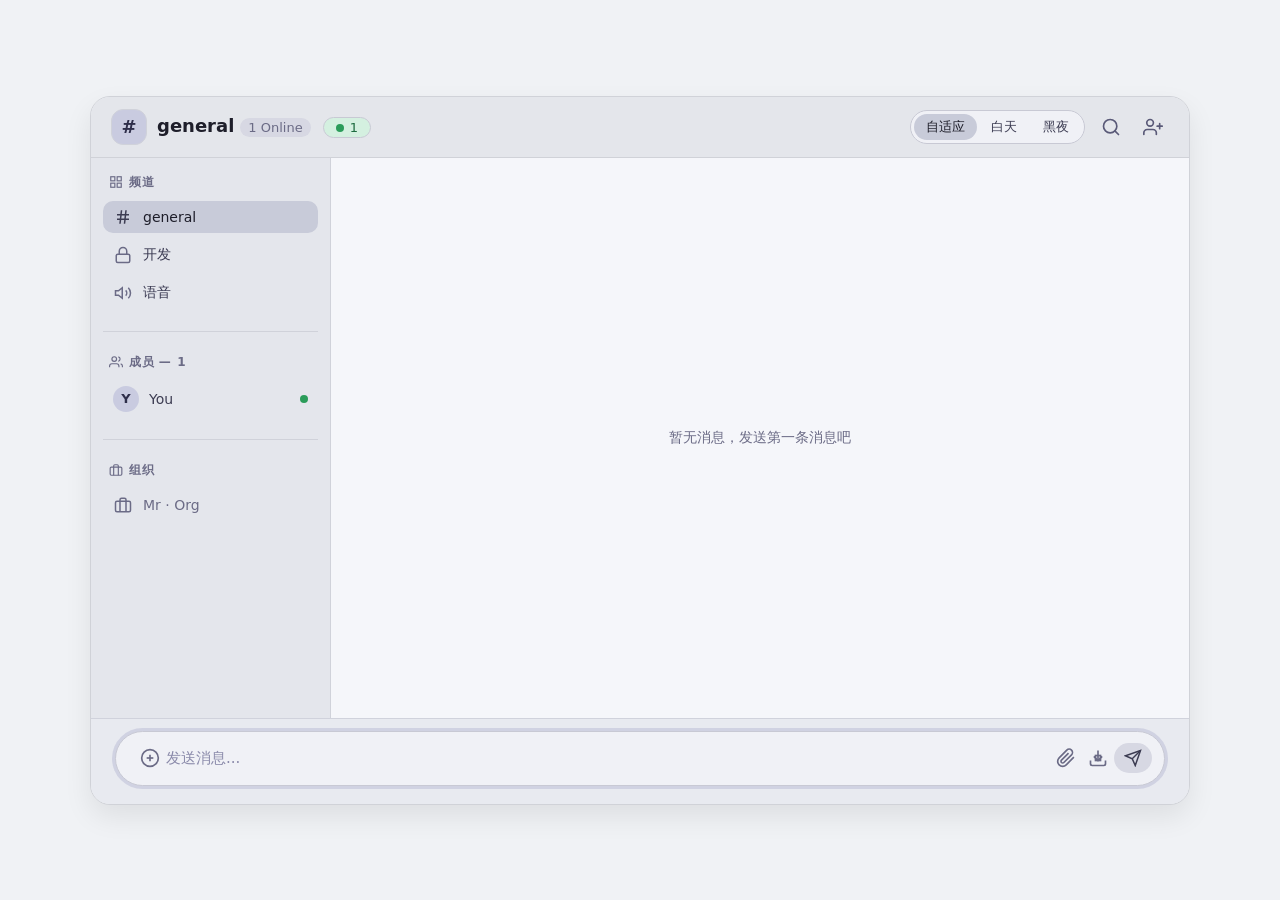
==== commit 8190b1da: "Improve the README; change the web page title." ====
--- a/index.html
+++ b/index.html
@@ -3,7 +3,7 @@
 <head>
     <meta charset="UTF-8">
     <meta name="viewport" content="width=device-width, initial-scale=1.0">
-    <title>BKYJX chat</title>
+    <title>SOV chat</title>
         <link rel="stylesheet" href="style.css">
 </head>
 <body>
--- a/style.css
+++ b/style.css
@@ -572,9 +572,10 @@
         .message-item {
             display: flex;
             gap: 12px;
-            padding: 4px 0;
+            padding: 2px 0;
             border-bottom: none;
             padding-bottom: 2px;
+            position: relative;
             transition: border-color 0.2s;
             animation: msg-in 0.18s ease;
         }
@@ -587,7 +588,7 @@
         /* 分组：横线只出现在不同说话者之间（一组的最后一条，后面跟着不同人） */
         .message-item.msg-group-end {
             border-bottom: 1px solid var(--border-msg);
-            padding-bottom: 12px;
+            padding-bottom: 10px;
         }
 
         /* 同一发送者连续消息的后续条：隐藏头像/名字（文字仍与组首对齐） */
@@ -621,6 +622,7 @@
             align-items: baseline;
             gap: 8px;
             flex-wrap: wrap;
+            padding-right: 64px;
         }
 
         .msg-username {
@@ -661,16 +663,20 @@
         }
 
         .msg-actions {
-            margin-top: 4px;
-            display: flex;
-            gap: 10px;
+            position: absolute;
+            top: 0;
+            right: 4px;
+            display: flex;
+            gap: 4px;
             color: var(--action-text);
             font-size: 13px;
             opacity: 0;
             transition: opacity 0.15s;
-        }
-
-        .message-item:hover .msg-actions {
+            z-index: 2;
+        }
+
+        .message-item:hover .msg-actions,
+        .message-item:focus-within .msg-actions {
             opacity: 1;
         }
 
